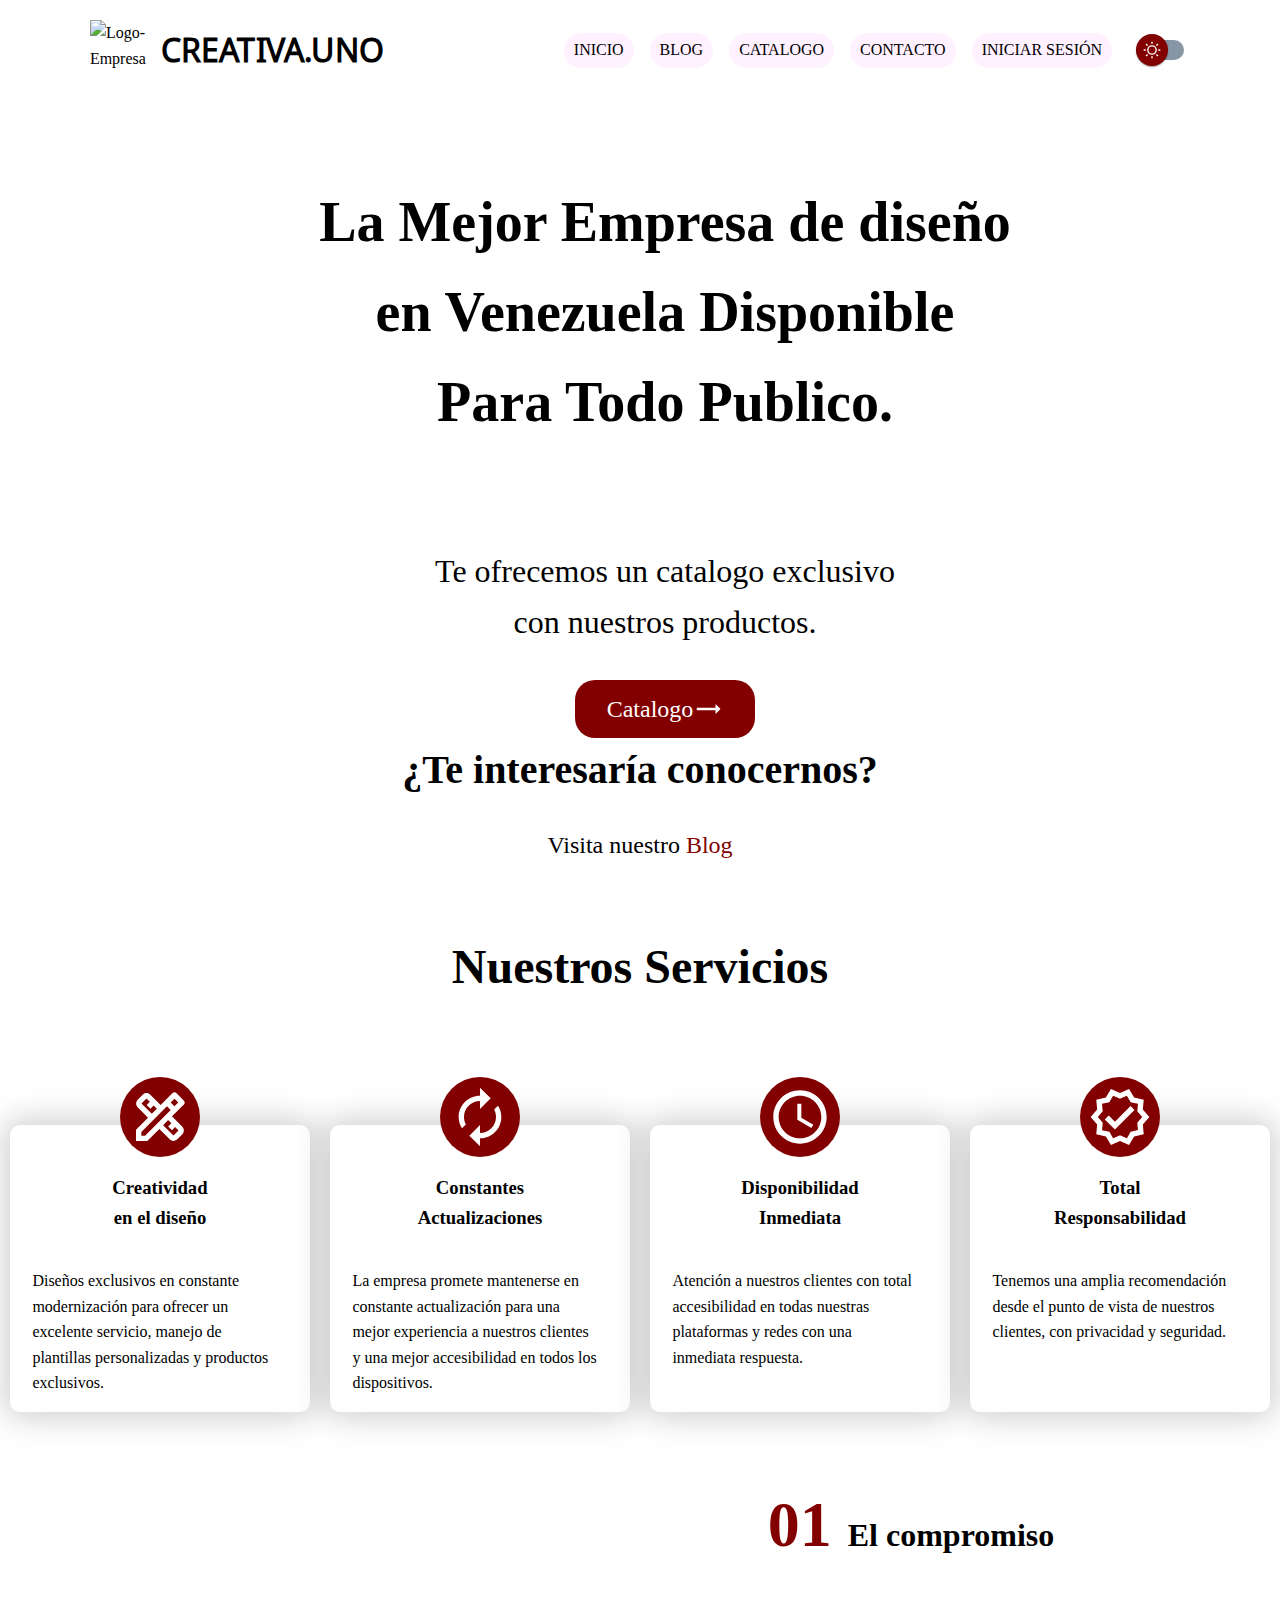
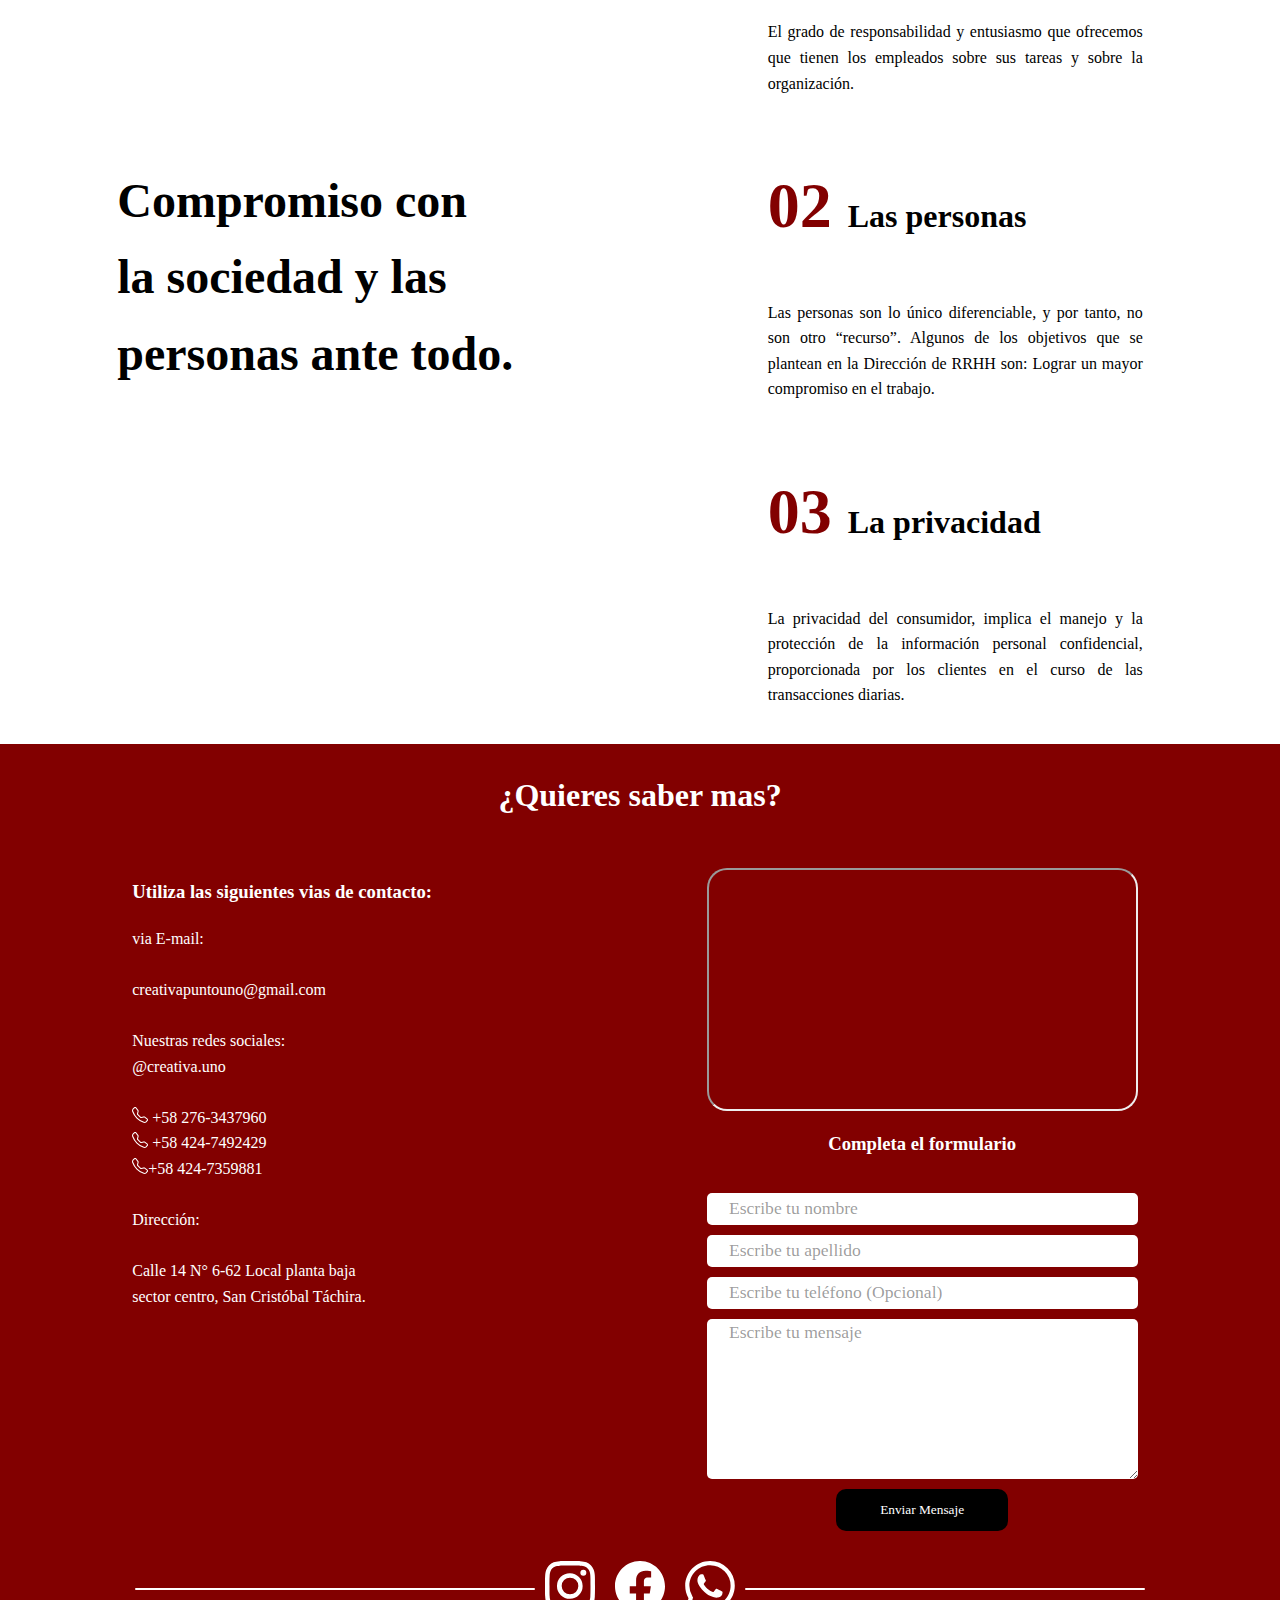
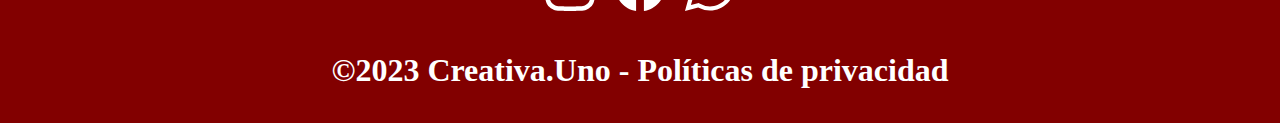
==== Proyecto/html/index.html @ 05b5f5d6 "corrigiendo responsive" ====
<!DOCTYPE html>
<html lang="es">
  <head>
    <meta charset="UTF-8" />
    <meta name="viewport" content="width=device-width, initial-scale=1.0" />
    <meta
      name="description"
      content="Creativa.uno Pagina informativa de diseño gráfico."
    />
    <link rel="stylesheet" href="../css/style-reset.css" />
    <link rel="stylesheet" href="../css/styles.css" />
    <link rel="stylesheet" href="../css/media.css" />
    <link
      rel="shortcut icon"
      href="../images/Favicon.ico"
      type="image/x-icon"
    />

    <title>Creativa.Uno</title>
  </head>
  <body>
    <header class="header">
      <div class="image-title">
        <img src="../images/creativapuntouno.jpg" alt="Logo-Empresa" />
        <h1 class="title-pag">CREATIVA.UNO</h1>
      </div>
      <button id="boton-hamburguesa">
     <span>&#9776;</span>
      </button>
      <nav id="menu-hamburguesa">
       <a href="./index.html"class="link">INICIO</a>
       <a href="./blog.html"class="link">BLOG</a>
       <a href="catalogo.html"class="link">CATALOGO</a>
       <a href="#footer"class="link">CONTACTO</a>
      <button
        onclick="window.location.href='./login.html'"
        class="button-login link">
        INICIAR SESIÓN
      </button>
      <label class="ui-switch m-1rem">
        <input type="checkbox" id="#switch" />
        <div class="slider">
        <div class="circle"></div>
      </div>
      </nav>
      </header>
    <div class="content-one">
      <div class="content-text">
        <h2 class="title-one">
          La Mejor Empresa de diseño <br />
          en Venezuela Disponible <br />
          Para Todo Publico.
        </h2>
        <p class="text-three">
          Te ofrecemos un catalogo exclusivo
          <br />
          con nuestros productos.
        </p>
        <a href="catalogo.html"
          >Catalogo
          <svg
            xmlns="http://www.w3.org/2000/svg"
            height="30px"
            viewBox="0 0 24 24"
            width="30px"
            fill="#ffffff"
          >
            <path d="M0 0h24v24H0V0z" fill="none" />
            <path d="M22 12l-4-4v3H3v2h15v3l4-4z" />
          </svg>
        </a>
      </div>
    </div>
    <div class="content-blog">
      <h2>¿Te interesaría conocernos?</h2>
      <p>Visita nuestro <a href="./blog.html">Blog</a></p>
    </div>
    <div class="section">
      <h2 class="title-sec2">Nuestros Servicios</h2>
      <div class="content-two">
        <div class="card-modify">
          <div class="logo">
            <svg
              xmlns="http://www.w3.org/2000/svg"
              enable-background="new 0 0 24 24"
              height="100px"
              viewBox="0 0 24 24"
              width="100px"
              fill="#000000"
            >
              <g><rect fill="none" height="24" width="24" /></g>
              <g>
                <g />
                <g>
                  <path
                    d="M20.97,7.27c0.39-0.39,0.39-1.02,0-1.41l-2.83-2.83c-0.39-0.39-1.02-0.39-1.41,0l-4.49,4.49L8.35,3.63 c-0.78-0.78-2.05-0.78-2.83,0l-1.9,1.9c-0.78,0.78-0.78,2.05,0,2.83l3.89,3.89L3,16.76V21h4.24l4.52-4.52l3.89,3.89 c0.95,0.95,2.23,0.6,2.83,0l1.9-1.9c0.78-0.78,0.78-2.05,0-2.83l-3.89-3.89L20.97,7.27z M5.04,6.94l1.89-1.9c0,0,0,0,0,0 l1.27,1.27L7.02,7.5l1.41,1.41l1.19-1.19l1.2,1.2l-1.9,1.9L5.04,6.94z M16.27,14.38l-1.19,1.19l1.41,1.41l1.19-1.19l1.27,1.27 l-1.9,1.9l-3.89-3.89l1.9-1.9L16.27,14.38z M6.41,19H5v-1.41l9.61-9.61l1.3,1.3l0.11,0.11L6.41,19z M16.02,6.56l1.41-1.41 l1.41,1.41l-1.41,1.41L16.02,6.56z"
                  />
                </g>
              </g>
            </svg>
          </div>
          <h3>
            Creatividad
            <br />
            en el diseño
          </h3>
          <p>
            Diseños exclusivos en constante modernización para ofrecer un
            excelente servicio, manejo de plantillas personalizadas y productos
            exclusivos.
          </p>
        </div>
        <div class="card-modify">
          <div class="logo">
            <svg
              xmlns="http://www.w3.org/2000/svg"
              height="100px"
              viewBox="0 0 24 24"
              width="100px"
              fill="#000000"
            >
              <path d="M0 0h24v24H0V0z" fill="none" />
              <path
                d="M12 6v3l4-4-4-4v3c-4.42 0-8 3.58-8 8 0 1.57.46 3.03 1.24 4.26L6.7 14.8c-.45-.83-.7-1.79-.7-2.8 0-3.31 2.69-6 6-6zm6.76 1.74L17.3 9.2c.44.84.7 1.79.7 2.8 0 3.31-2.69 6-6 6v-3l-4 4 4 4v-3c4.42 0 8-3.58 8-8 0-1.57-.46-3.03-1.24-4.26z"
              />
            </svg>
          </div>
          <h3>
            Constantes
            <br />
            Actualizaciones
          </h3>
          <p>
            La empresa promete mantenerse en constante actualización para una
            mejor experiencia a nuestros clientes y una mejor accesibilidad en
            todos los dispositivos.
          </p>
        </div>
        <div class="card-modify">
          <div class="logo">
            <svg
              xmlns="http://www.w3.org/2000/svg"
              height="100px"
              viewBox="0 0 24 24"
              width="100px"
              fill="#000000"
            >
              <path d="M0 0h24v24H0V0z" fill="none" />
              <path
                d="M11.99 2C6.47 2 2 6.48 2 12s4.47 10 9.99 10C17.52 22 22 17.52 22 12S17.52 2 11.99 2zM12 20c-4.42 0-8-3.58-8-8s3.58-8 8-8 8 3.58 8 8-3.58 8-8 8zm.5-13H11v6l5.25 3.15.75-1.23-4.5-2.67z"
              />
            </svg>
          </div>
          <h3>
            Disponibilidad
            <br />
            Inmediata
          </h3>
          <p>
            Atención a nuestros clientes con total accesibilidad en todas
            nuestras plataformas y redes con una inmediata respuesta.
          </p>
        </div>
        <div class="card-modify">
          <div class="logo">
            <svg
              xmlns="http://www.w3.org/2000/svg"
              enable-background="new 0 0 24 24"
              height="100px"
              viewBox="0 0 24 24"
              width="100px"
              fill="#000000"
            >
              <g><rect fill="none" height="24" width="24" /></g>
              <g>
                <g>
                  <path
                    d="M23,11.99l-2.44-2.79l0.34-3.69l-3.61-0.82L15.4,1.5L12,2.96L8.6,1.5L6.71,4.69L3.1,5.5L3.44,9.2L1,11.99l2.44,2.79 l-0.34,3.7l3.61,0.82L8.6,22.5l3.4-1.47l3.4,1.46l1.89-3.19l3.61-0.82l-0.34-3.69L23,11.99z M19.05,13.47l-0.56,0.65l0.08,0.85 l0.18,1.95l-1.9,0.43l-0.84,0.19l-0.44,0.74l-0.99,1.68l-1.78-0.77L12,18.85l-0.79,0.34l-1.78,0.77l-0.99-1.67l-0.44-0.74 l-0.84-0.19l-1.9-0.43l0.18-1.96l0.08-0.85l-0.56-0.65l-1.29-1.47l1.29-1.48l0.56-0.65L5.43,9.01L5.25,7.07l1.9-0.43l0.84-0.19 l0.44-0.74l0.99-1.68l1.78,0.77L12,5.14l0.79-0.34l1.78-0.77l0.99,1.68l0.44,0.74l0.84,0.19l1.9,0.43l-0.18,1.95l-0.08,0.85 l0.56,0.65l1.29,1.47L19.05,13.47z"
                  />
                  <polygon
                    points="10.09,13.75 7.77,11.42 6.29,12.91 10.09,16.72 17.43,9.36 15.95,7.87"
                  />
                </g>
              </g>
            </svg>
          </div>
          <h3>
            Total
            <br />
            Responsabilidad
          </h3>
          <p>
            Tenemos una amplia recomendación desde el punto de vista de nuestros
            clientes, con privacidad y seguridad.
          </p>
        </div>
      </div>
    </div>

    <div class="content-three">
      <div class="objet-one">
        <h2>
          Compromiso con
          <br />
          la sociedad y las
          <br />
          personas ante todo.
        </h2>
      </div>

      <div class="objet-two">
        <article class="compromise">
          <h4><span>01 </span> El compromiso</h4>
          <p>
            El grado de responsabilidad y entusiasmo que ofrecemos que tienen
            los empleados sobre sus tareas y sobre la organización.
          </p>
        </article>
        <article class="person">
          <h4><span>02 </span>Las personas</h4>
          <p>
            Las personas son lo único diferenciable, y por tanto, no son otro
            “recurso”. Algunos de los objetivos que se plantean en la Dirección
            de RRHH son: Lograr un mayor compromiso en el trabajo.
          </p>
        </article>
        <article class="privacity">
          <h4><span>03 </span>La privacidad</h4>
          <p>
            La privacidad del consumidor, implica el manejo y la protección de
            la información personal confidencial, proporcionada por los clientes
            en el curso de las transacciones diarias.
          </p>
        </article>
      </div>
    </div>
    <footer id="footer" class="footer">
      <h2>¿Quieres saber mas?</h2>
      <div class="content-footer">
        <article class="section-one">
          <h3>
            Utiliza las siguientes vias de contacto:
          </h3>
            <span>via E-mail:</span>
            <br>
            <span>creativapuntouno@gmail.com</span>
            <br>
            <span>Nuestras redes sociales:</span>
            <span>@creativa.uno</span>
            <br>
                <span>
                  <svg
                  xmlns="http://www.w3.org/2000/svg"
                  width="16"
                  height="16"
                  fill="currentColor"
                  class="bi bi-telephone"
                  viewBox="0 0 16 16"
                >
                  <path
                    d="M3.654 1.328a.678.678 0 0 0-1.015-.063L1.605 2.3c-.483.484-.661 1.169-.45 1.77a17.568 17.568 0 0 0 4.168 6.608 17.569 17.569 0 0 0 6.608 4.168c.601.211 1.286.033 1.77-.45l1.034-1.034a.678.678 0 0 0-.063-1.015l-2.307-1.794a.678.678 0 0 0-.58-.122l-2.19.547a1.745 1.745 0 0 1-1.657-.459L5.482 8.062a1.745 1.745 0 0 1-.46-1.657l.548-2.19a.678.678 0 0 0-.122-.58L3.654 1.328zM1.884.511a1.745 1.745 0 0 1 2.612.163L6.29 2.98c.329.423.445.974.315 1.494l-.547 2.19a.678.678 0 0 0 .178.643l2.457 2.457a.678.678 0 0 0 .644.178l2.189-.547a1.745 1.745 0 0 1 1.494.315l2.306 1.794c.829.645.905 1.87.163 2.611l-1.034 1.034c-.74.74-1.846 1.065-2.877.702a18.634 18.634 0 0 1-7.01-4.42 18.634 18.634 0 0 1-4.42-7.009c-.362-1.03-.037-2.137.703-2.877L1.885.511z"
                /></svg> +58 276-3437960</span>

             
                <span> <svg
                  xmlns="http://www.w3.org/2000/svg"
                  width="16"
                  height="16"
                  fill="currentColor"
                  class="bi bi-telephone"
                  viewBox="0 0 16 16"
                >
                  <path
                    d="M3.654 1.328a.678.678 0 0 0-1.015-.063L1.605 2.3c-.483.484-.661 1.169-.45 1.77a17.568 17.568 0 0 0 4.168 6.608 17.569 17.569 0 0 0 6.608 4.168c.601.211 1.286.033 1.77-.45l1.034-1.034a.678.678 0 0 0-.063-1.015l-2.307-1.794a.678.678 0 0 0-.58-.122l-2.19.547a1.745 1.745 0 0 1-1.657-.459L5.482 8.062a1.745 1.745 0 0 1-.46-1.657l.548-2.19a.678.678 0 0 0-.122-.58L3.654 1.328zM1.884.511a1.745 1.745 0 0 1 2.612.163L6.29 2.98c.329.423.445.974.315 1.494l-.547 2.19a.678.678 0 0 0 .178.643l2.457 2.457a.678.678 0 0 0 .644.178l2.189-.547a1.745 1.745 0 0 1 1.494.315l2.306 1.794c.829.645.905 1.87.163 2.611l-1.034 1.034c-.74.74-1.846 1.065-2.877.702a18.634 18.634 0 0 1-7.01-4.42 18.634 18.634 0 0 1-4.42-7.009c-.362-1.03-.037-2.137.703-2.877L1.885.511z"
                  /></svg> +58 424-7492429</span>
                <span>    <svg
                  xmlns="http://www.w3.org/2000/svg"
                  width="16"
                  height="16"
                  fill="currentColor"
                  class="bi bi-telephone"
                  viewBox="0 0 16 16"
                >
                  <path
                    d="M3.654 1.328a.678.678 0 0 0-1.015-.063L1.605 2.3c-.483.484-.661 1.169-.45 1.77a17.568 17.568 0 0 0 4.168 6.608 17.569 17.569 0 0 0 6.608 4.168c.601.211 1.286.033 1.77-.45l1.034-1.034a.678.678 0 0 0-.063-1.015l-2.307-1.794a.678.678 0 0 0-.58-.122l-2.19.547a1.745 1.745 0 0 1-1.657-.459L5.482 8.062a1.745 1.745 0 0 1-.46-1.657l.548-2.19a.678.678 0 0 0-.122-.58L3.654 1.328zM1.884.511a1.745 1.745 0 0 1 2.612.163L6.29 2.98c.329.423.445.974.315 1.494l-.547 2.19a.678.678 0 0 0 .178.643l2.457 2.457a.678.678 0 0 0 .644.178l2.189-.547a1.745 1.745 0 0 1 1.494.315l2.306 1.794c.829.645.905 1.87.163 2.611l-1.034 1.034c-.74.74-1.846 1.065-2.877.702a18.634 18.634 0 0 1-7.01-4.42 18.634 18.634 0 0 1-4.42-7.009c-.362-1.03-.037-2.137.703-2.877L1.885.511z"
                  />
                  </svg>+58 424-7359881</span>
                <br>
            <span>Dirección:</span>
            <br>
            <span
              >Calle 14 N° 6-62 Local planta baja <br />
              sector centro, San Cristóbal Táchira.</span>
              <br><br>
            </article>
            <article class="section-two">
          <iframe
            src="https://www.google.com/maps/embed?pb=!1m18!1m12!1m3!1d3953.1523189887757!2d-72.23414508946709!3d7.773668207342106!2m3!1f0!2f0!3f0!3m2!1i1024!2i768!4f13.1!3m3!1m2!1s0x8e666dcae7533429%3A0x2839a36428b0d7f4!2sPUBLICIDAD%20CREATIVA.UNO!5e0!3m2!1ses!2sve!4v1686505556041!5m2!1ses!2sve"
            width="400"
            height="100"
            style="border-radius: 20px;"
            allowfullscreen=""
            loading="lazy"
            referrerpolicy="no-referrer-when-downgrade"
            class="iframe"
          ></iframe>
          <h3>Completa el formulario</h3>
          <form action="" class="form">
            <input type="text" placeholder="Escribe tu nombre" required />
            <input type="text" placeholder="Escribe tu apellido" required />
            <input
              type="text"
              placeholder="Escribe tu teléfono (Opcional)"
              required
            />
            <textarea
              name="textarea"
              id=""
              cols="43"
              rows="5"
              placeholder="Escribe tu mensaje"
              required
            ></textarea>
            <button>Enviar Mensaje</button>
          </form>
        </article>
      </div>

      <div class="social-network">
        <div class="objet-line"></div>
        <a href="#">
          <svg
            xmlns="http://www.w3.org/2000/svg"
            width="50"
            height="50"
            fill="#ffffff"
            class="bi bi-instagram"
            viewBox="0 0 16 16"
          >
            <path
              d="M8 0C5.829 0 5.556.01 4.703.048 3.85.088 3.269.222 2.76.42a3.917 3.917 0 0 0-1.417.923A3.927 3.927 0 0 0 .42 2.76C.222 3.268.087 3.85.048 4.7.01 5.555 0 5.827 0 8.001c0 2.172.01 2.444.048 3.297.04.852.174 1.433.372 1.942.205.526.478.972.923 1.417.444.445.89.719 1.416.923.51.198 1.09.333 1.942.372C5.555 15.99 5.827 16 8 16s2.444-.01 3.298-.048c.851-.04 1.434-.174 1.943-.372a3.916 3.916 0 0 0 1.416-.923c.445-.445.718-.891.923-1.417.197-.509.332-1.09.372-1.942C15.99 10.445 16 10.173 16 8s-.01-2.445-.048-3.299c-.04-.851-.175-1.433-.372-1.941a3.926 3.926 0 0 0-.923-1.417A3.911 3.911 0 0 0 13.24.42c-.51-.198-1.092-.333-1.943-.372C10.443.01 10.172 0 7.998 0h.003zm-.717 1.442h.718c2.136 0 2.389.007 3.232.046.78.035 1.204.166 1.486.275.373.145.64.319.92.599.28.28.453.546.598.92.11.281.24.705.275 1.485.039.843.047 1.096.047 3.231s-.008 2.389-.047 3.232c-.035.78-.166 1.203-.275 1.485a2.47 2.47 0 0 1-.599.919c-.28.28-.546.453-.92.598-.28.11-.704.24-1.485.276-.843.038-1.096.047-3.232.047s-2.39-.009-3.233-.047c-.78-.036-1.203-.166-1.485-.276a2.478 2.478 0 0 1-.92-.598 2.48 2.48 0 0 1-.6-.92c-.109-.281-.24-.705-.275-1.485-.038-.843-.046-1.096-.046-3.233 0-2.136.008-2.388.046-3.231.036-.78.166-1.204.276-1.486.145-.373.319-.64.599-.92.28-.28.546-.453.92-.598.282-.11.705-.24 1.485-.276.738-.034 1.024-.044 2.515-.045v.002zm4.988 1.328a.96.96 0 1 0 0 1.92.96.96 0 0 0 0-1.92zm-4.27 1.122a4.109 4.109 0 1 0 0 8.217 4.109 4.109 0 0 0 0-8.217zm0 1.441a2.667 2.667 0 1 1 0 5.334 2.667 2.667 0 0 1 0-5.334z"
            />
          </svg>
        </a>
        <a href="#">
          <svg
            xmlns="http://www.w3.org/2000/svg"
            width="50"
            height="50"
            fill="#ffffff"
            class="bi bi-facebook"
            viewBox="0 0 16 16"
            >
            <path
              d="M16 8.049c0-4.446-3.582-8.05-8-8.05C3.58 0-.002 3.603-.002 8.05c0 4.017 2.926 7.347 6.75 7.951v-5.625h-2.03V8.05H6.75V6.275c0-2.017 1.195-3.131 3.022-3.131.876 0 1.791.157 1.791.157v1.98h-1.009c-.993 0-1.303.621-1.303 1.258v1.51h2.218l-.354 2.326H9.25V16c3.824-.604 6.75-3.934 6.75-7.951z"
            />
          </svg>
        </a>
        <a href="#">
          <svg
            xmlns="http://www.w3.org/2000/svg"
            width="50"
            height="50"
            fill="#ffffff"
            class="bi bi-whatsapp"
            viewBox="0 0 16 16"
          >
            <path
              d="M13.601 2.326A7.854 7.854 0 0 0 7.994 0C3.627 0 .068 3.558.064 7.926c0 1.399.366 2.76 1.057 3.965L0 16l4.204-1.102a7.933 7.933 0 0 0 3.79.965h.004c4.368 0 7.926-3.558 7.93-7.93A7.898 7.898 0 0 0 13.6 2.326zM7.994 14.521a6.573 6.573 0 0 1-3.356-.92l-.24-.144-2.494.654.666-2.433-.156-.251a6.56 6.56 0 0 1-1.007-3.505c0-3.626 2.957-6.584 6.591-6.584a6.56 6.56 0 0 1 4.66 1.931 6.557 6.557 0 0 1 1.928 4.66c-.004 3.639-2.961 6.592-6.592 6.592zm3.615-4.934c-.197-.099-1.17-.578-1.353-.646-.182-.065-.315-.099-.445.099-.133.197-.513.646-.627.775-.114.133-.232.148-.43.05-.197-.1-.836-.308-1.592-.985-.59-.525-.985-1.175-1.103-1.372-.114-.198-.011-.304.088-.403.087-.088.197-.232.296-.346.1-.114.133-.198.198-.33.065-.134.034-.248-.015-.347-.05-.099-.445-1.076-.612-1.47-.16-.389-.323-.335-.445-.34-.114-.007-.247-.007-.38-.007a.729.729 0 0 0-.529.247c-.182.198-.691.677-.691 1.654 0 .977.71 1.916.81 2.049.098.133 1.394 2.132 3.383 2.992.47.205.84.326 1.129.418.475.152.904.129 1.246.08.38-.058 1.171-.48 1.338-.943.164-.464.164-.86.114-.943-.049-.084-.182-.133-.38-.232z"
            />
          </svg>
        </a>
        <div class="objet-line"></div>
      </div>
      <h2>©2023 Creativa.Uno - Políticas de privacidad</h2>
    </footer>

    <!-- Codigo Javascript Para El Menu Hamburguesa -->
    <script src="../js/index.js"></script>
  </body>
</html>
---- Proyecto/css/styles.css ----
/******************** Custom Properties ************************/
/* Feuentes Externas */
@font-face {
  font-family: montserrat;
  src: url(../fonts/montserrat/Montserrat-VariableFont_wght.ttf);
}
@font-face {
  font-family: montserrat-extrabold;
  src: url(../fonts/montserrat/static/Montserrat-ExtraBold.ttf);
}
@font-face {
  font-family: montserrat-semibolt;
  src: url(../fonts/montserrat/static/Montserrat-SemiBold.ttf);
}
@font-face {
  font-family: tt-chocolate;
  src: url(../fonts/05.woff);
}

/* Estilos Default */
:root {
  --color-one: #ffffff;
  --color-two: #eb1101;
  --color-three: #eac500;
  --color-four: #000000;
  --color-five: #820000;
  --bg-color: #fff1fd;
  --Montserrat-ExtBold: montserrat-extrabold;
  --Montserrat-SemBold: montserrat-semibold;
  --Montserrat: montserrat;
}

/******************** Reset    ******************/
html {
  box-sizing: border-box;
  text-size-adjust: 100%;
  font-size: 16px;
  scroll-behavior: smooth;
}
*,
*:before,
*:after {
  box-sizing: inherit;
}

body {
  margin: 0;
  width: 100%;
  min-height: 100vh;
  display: flex;
  flex-direction: column;
  line-height: 1.6;
  text-rendering: optimizeLegibility;
  overflow-x: hidden;
  font-size: calc(14px+ (18-14) * ((100vw-300px) / (1400-300)));
}

iframe,
video {
  width: 100%;
  height: calc((100vw - 4rem) * (9 / 16));
  max-height: calc(800px * 9 / 16);
  aspect-ratio: 16 / 9;
}

img {
  max-width: 100%;
  height: auto;
}

blockquote p,
figure {
  margin: 0;
}

blockquote {
  padding: 0.5rem 1.5rem;
  border-left: medium solid var(--primary-color);
  opacity: 0.75;
}

/******************** Components  ************************/
.contenedor { 
  width: auto;
  height: auto;
  margin: auto;
  display: table;
}

.efecto {
  position: relative;
  float: left;
  color: #000;
}

.efecto > span {
  position: absolute;
  right: 0;
  width: 0;
  background: white;
  border-left: 1px solid #000;
  animation: escribir 5s steps(30) infinite alternate;
}

@keyframes escribir {
  from {
    width: 100%;
  }
  to {
    width: 0;
  }
}

/*Checkbox de modo dark*/
.ui-switch {
  /* switch */
  --switch-bg: rgb(135, 150, 165);
  --switch-width: 48px;
  --switch-height: 20px;
  /* circle */
  --circle-diameter: 32px;
  --circle-bg: #820000;
  --circle-inset: calc((var(--circle-diameter) - var(--switch-height)) / 2);
}
.ui-switch > input {
  display: none;
}
.slider {
  -webkit-appearance: none;
  -moz-appearance: none;
  appearance: none;
  width: var(--switch-width);
  height: var(--switch-height);
  background: var(--switch-bg);
  border-radius: 999px;
  position: relative;
  cursor: pointer;
}

.slider .circle {
  top: calc(var(--circle-inset) * -1);
  left: 0;
  width: var(--circle-diameter);
  height: var(--circle-diameter);
  position: absolute;
  background: var(--circle-bg);
  border-radius: inherit;
  background-image: url("[data-uri]");
  background-repeat: no-repeat;
  background-position: center center;
  -webkit-transition: left 150ms cubic-bezier(0.4, 0, 0.2, 1) 0ms,
    -webkit-transform 150ms cubic-bezier(0.4, 0, 0.2, 1) 0ms;
  -o-transition: left 150ms cubic-bezier(0.4, 0, 0.2, 1) 0ms,
    transform 150ms cubic-bezier(0.4, 0, 0.2, 1) 0ms;
  transition: left 150ms cubic-bezier(0.4, 0, 0.2, 1) 0ms,
    transform 150ms cubic-bezier(0.4, 0, 0.2, 1) 0ms,
    -webkit-transform 150ms cubic-bezier(0.4, 0, 0.2, 1) 0ms;
  display: -webkit-box;
  display: -ms-flexbox;
  display: flex;
  -webkit-box-align: center;
  -ms-flex-align: center;
  align-items: center;
  -webkit-box-pack: center;
  -ms-flex-pack: center;
  justify-content: center;
  box-shadow: 0px 2px 1px -1px rgba(0, 0, 0, 0.2),
    0px 1px 1px 0px rgba(0, 0, 0, 0.14), 0px 1px 3px 0px rgba(0, 0, 0, 0.12);
}

.slider .circle::before {
  content: "";
  position: absolute;
  width: 100%;
  height: 100%;
  background: rgba(255, 255, 255, 0.75);
  border-radius: inherit;
  -webkit-transition: all 500ms;
  -o-transition: all 500ms;
  transition: all 500ms;
  opacity: 0;
}

/* actions */
.ui-switch input:checked + .slider .circle {
  left: calc(100% - var(--circle-diameter));
  background-image: url("[data-uri]");
}
.ui-switch input:active + .slider .circle::before {
  -webkit-transition: 0s;
  -o-transition: 0s;
  transition: 0s;
  opacity: 1;
  width: 0;
  height: 0;
}
/******************** Utilities   ************************/
/*Tipo bosstrap, atributtos, Animaciones y propiedades*/
.h2-title {
  font-size: 3rem;
  text-align: center;
  font-family: var(--Montserrat-ExtBold);
}

/*------------------- Animaciones keyframe---------------*/
@keyframes into-right {
  0% {
    transform: translateX(400%);
    opacity: 0;
  }
  100% {
    transform: translateX(0%);
    opacity: 1;
  }
}
@keyframes into-left {
  0% {
    transform: translateX(-400%);
    opacity: 0;
  }
  100% {
    transform: translateX(0%);
    opacity: 1;
  }
}
@keyframes into-repeat {
  0% {
    opacity: 0;
    transform: translate(400%);
  }
  100% {
    opacity: 1;
    transform: translate(0);
  }
}

/* animation: name duration timing-function delay iteration-count direction fill-mode; */
.compromise {
  animation: into-right 700ms ease both;
}
.person {
  animation: into-right 700ms ease 700ms both;
}
.privacity {
  animation: into-right 700ms ease 1400ms both;
}

/************************* Site Styles ***************************/
/*  Estilos del sitio/Uso de colores/margenes padding/etc */
body {
  background-color: var(--color-one);
  font-family: montserrat;
}
.header {
  width: 100%;
  height: auto;
  display: flex;
  flex-wrap: wrap;
  align-items: center;
  align-content: center;
  justify-content: space-evenly;
}
/* Estilos Para El Titulo Y Logo De La Compañia */
.image-title {
  margin-left: 10px;
  display: flex;
  flex-wrap: wrap;
  align-items: center;
  width: auto;
  height: auto;
}
.image-title > img {
  width: 60px;
  height: 60px;
}
.title-pag {
  font-family: tt-chocolate;
  font-size: 2rem;
  margin-left: 0.7rem;
}
/* Estilos Para Nav-bar */

/* Estilizar el Contenedor del menú */
#menu-hamburguesa {
  display: flex;
  flex-direction: row;
  align-items: center;
  width: auto;
  height: auto;
}

/* Estilizar los elementos del menú */

.link {
  display: flex;
  align-items: center;
  justify-content: space-around;
  text-align: center;
  font-family: montserrat;
  text-decoration: none;
  font-size: 1rem;
  color: black;
  background-color: #fff1ff;
  padding: 5px 10px 5px 10px;
  border-radius: 20px;
  margin: 0.5rem;
  height: 35px;
}
.link:hover {
  background-color: #820000;
  color: white;
  transform: scale(1.1);
  transition: 300ms ease-in;
}
.button-login {
  border: none;
  padding: 5px 10px 5px 10px;
  border-radius: 20px;
  font-family: montserrat;
  color: var(--color-four);
  background-color: #fff1ff;
  cursor: pointer;
  transition: background-color 300ms ease-in;
}
.button-login:hover {
  color: var(--color-one);
  background-color: #820000;
  transform: scale(1.1);
  transition: 300ms ease-in;
}
.m-1rem {
  margin: 1rem;
}

/* Estilizar el icono del menú hamburguesa */
#boton-hamburguesa {
  visibility: hidden;
  background-color: #fff1fd;
  font-size: 0;
  color: #fff;
  border: none;
  cursor: pointer;
  display: flex;
  align-items: center;
  justify-content: center;
}

/* Estilos Para La Etiqueta Contenedora Del 1er Contenido */
.content-one {
  display: flex;
  justify-content: center;
  width: 100%;
  height: auto;
}
/* 1er Contenido */
.content-text {
  display: flex;
  flex-direction: column;
  align-items: center;
  justify-content: center;
  align-content: center;
  font-size: 2rem;
  margin-top: 2rem;
  margin-left: 50px;
}
.title-one {
  display: flex;
  flex-direction: row;
  font-family: montserrat-extrabold;
  font-size: 3.5rem;
  text-align: center;
  border-radius: 10px;
  padding: 20px;
}
.text-three {
  text-align: center;
}

.content-text > a {
  display: flex;
  align-items: center;
  align-content: center;
  justify-content: center;
  text-align: center;
  font-size: 1.5rem;
  font-family: montserrat;
  color: var(--color-one);
  text-decoration: none;
  background-color: var(--color-five);
  border-radius: 20px;
  width: 180px;
  padding: 10px;
  transition: background-color 300ms ease;
}
.content-text a:hover {
  background-color: #eac500;
}
/*estilos del enlace para el blog*/
.content-blog {
  display: flex;
  flex-direction: column;
  align-items: center;
  align-content: center;
  max-width: 100%;
  height: auto;
}
.content-blog > h2 {
  font-family: montserrat-extrabold;
  font-size: 2.5rem;
  margin: 0;
}
.content-blog > p {
  font-size: 1.5rem;
}

.content-blog > p > a {
  text-decoration: none;
  font-family: montserrat-extrabold;
  color: var(--color-five);
  transition: color 300ms ease;
}
.content-blog > p > a:hover {
  color: #eac500;
}
/* Cards Modificadas */
.section {
  display: flex;
  flex-wrap: wrap;
  align-items: center;
  justify-content: center;
  flex-direction: column;
  width: 100%;
  height: auto;
  margin: 0;
}
.content-two {
  display: flex;
  flex-wrap: wrap;
  width: 100%;
  height: auto;
  justify-content: center;
}
.title-sec2 {
  display: flex;
  font-size: 3rem;
  text-align: center;
  font-family: montserrat-extrabold;
  color: #000;
}
.card-modify {
  margin-top: 80px;
  display: flex;
  flex-direction: column;
  align-items: center;
  position: relative;
  width: 300px;
  height: auto;
  margin-left: auto;
  margin-right: auto;
  box-shadow: 0rem 0rem 2rem 0.3rem #0003;
  background-color: #ffffff;
  border-radius: 10px;
}
.card-modify:hover {
  transform: scale(1.1);
  transition: 300ms ease;
}
.logo {
  width: 5rem;
  height: 5rem;
  background-color: #820000;
  border-radius: 50%;
  position: absolute;
  top: -17%;
  left: auto;
  display: flex;
  justify-content: center;
  align-items: center;
  z-index: 1;
}
.logo:hover {
  transform: scale(1.1);
  background-color: #fff;
  transition: all 300ms ease;
}
.logo:hover svg {
  fill: #820000;
  transition: all 300ms ease;
}
.logo svg {
  fill: #fff;
  width: 4rem;
  height: 4rem;
}
.card-modify h3 {
  margin-top: 3rem;
  text-align: center;
  font-family: montserrat-extrabold;
}
.card-modify p {
  padding-left: 1.4rem;
  padding-right: 2rem;
  font-family: montserrat;
}
.card-modify:nth-child(1) {
  animation: into-repeat 700ms both 0s ease;
}
.card-modify:nth-child(2) {
  animation: into-repeat 700ms both 500ms ease;
}
.card-modify:nth-child(3) {
  animation: into-repeat 700ms both 800ms ease;
}
.card-modify:nth-child(4) {
  animation: into-repeat 700ms both 1200ms ease;
}
/* Estilos Para La Caja Contenedora Del 3er Contenido */
.content-three {
  display: flex;
  flex-wrap: wrap;
  flex-direction: row;
  width: auto;
  height: auto;
  justify-content: space-around;
  align-items: center;
}
/* Estilos Parte Izquierda del 3er Contenido */
.objet-one {
  font-family: montserrat-extrabold;
  font-size: 2rem;
  text-align: justify;
}

/* Estilos Parte Derecha del 3er Contenido */
.objet-two {
  display: flex;
  flex-direction: column;
  padding: 20px;
}
.objet-two > article > h4 {
  font-size: 2rem;
}
.objet-two > article > h4 > span {
  color: #820000;
  font-size: 4rem;
  font-family: montserrat-extrabold;
}
.objet-two > article > p {
  width: 375px;
  text-align: justify;
}
/* Estilos Para La Etiqueta Footer Y Su Contenido Principal */
.footer {
  width: auto;
  height: auto;
  background-color: var(--color-five);
  color: var(--color-one);
}
.footer > h2 {
  font-size: 2rem;
  text-align: center;
  font-family: montserrat-extrabold;
}
.footer > p {
  margin: 0 auto;
  text-align: center;
}

/* Estilos Linea Separadora de Las Redes Sociales */
.objet-line {
  height: 2px;
  width: 400px;
  background-color: var(--color-one);
  border-radius: 100px;
}
/* Contenido Etiqueta Contenedora Del Footer */
.content-footer {
  display: flex;
  justify-content: space-around;
  align-items: start;
  align-content: center;
  flex-direction: row;
  flex-wrap: wrap;
  width: 100%;
  height: auto;
}

/* Estilos Parte Izquierda Del Footer Con los Datos */
.section-one {
  display: flex;
  flex-direction: column;
  align-items: flex-start;
  align-content: flex-start;
  margin: 10px;
  width: auto;
  height: auto;
}
/* Estilos Etiqueta Contenedora del Form */
.section-two {
  display: flex;
  flex-wrap: wrap;
  flex-direction: column;
  align-items: center;
  align-content: center;
  padding: 20px;
}

/* Estilos Para El Area de Contacto */
.form {
  display: flex;
  flex-direction: column;
  align-items: center;
  justify-content: center;
  width: 100%;
  margin: 10px auto;
}
.form input {
  font-size: 1rem;
  font-family: montserrat;
  border: none;
  margin: 5px;
  width: 100%;
  height: 2rem;
  border-radius: 5px;
  padding-left: 1rem;
}
.form input::placeholder {
  font-size: 1.1rem;
  color: #0006;
  padding-left: 0.4rem;
  font-family: var(--Montserrat);
}
.form input:focus {
  outline: none;
  outline: medium solid #000000;
}
.form textarea {
  font-size: 1rem;
  font-family: montserrat;
  border: none;
  margin: 5px;
  width: 100%;
  height: 10rem;
  border-radius: 5px;
  padding: 0.2rem;
  padding-left: 1rem;
}
.form textarea::placeholder {
  font-size: 1.1rem;
  color: #0006;
  padding-left: 0.4rem;
  font-family: var(--Montserrat);
}
.form textarea:focus {
  outline: none;
  outline: medium solid #000000;
}

.form button {
  background-color: var(--color-four);
  color: var(--color-one);
  margin-top: 5px;
  padding: 0.8rem;
  width: 40%;
  height: auto;
  border: none;
  cursor: pointer;
  border-radius: 10px;
  transition: background-color 400ms ease-in-out;
  font-family: montserrat-extrabold;
}
.form button:hover {
  background-color: #ffffff;
  color: #000000;
}
/* Estilos Area De Las Redes Sociales */
.social-network {
  display: flex;
  height: auto;
  width: auto;
  justify-content: center;
  align-items: center;
  align-content: center;
}
.social-network > a {
  margin: 0 10px 0 10px;
  transition: transform 400ms ease;
}
.social-network a:hover {
  transform: scale(1.1);
}

/*----------- ESTILOS DEL BLOG ------------------------*/
/* cards blog*/
.blog {
  width: auto;
  height: auto;
  display: flex;
  flex-wrap: wrap;
  flex-direction: column;
}
.title-blog {
  text-align: center;
  font-family: Montserrat-ExtraBold;
  font-size: 3rem;
  padding: 0;
  margin: 0;
}
.position-card-1 {
  display: flex;
  width: auto;
  height: auto;
  flex-wrap: wrap;
  padding: 20px;
  justify-content: space-around;
  align-items: center;
  margin-bottom: 200px;
}
.card {
  width: 280px;
  height: 350px;
  border-radius: 10px;
  position: relative;
  margin-top: 200px;
}
.color-top-card {
  margin: 0;
  position: absolute;
  border-radius: 20px 20px 0 0;
  background-color: var(--color-five);
  width: 100%;
  height: 35%;
  top: 0;
  opacity: 0.8;
}
.content-card {
  display: flex;
  flex-direction: column;
  align-items: center;
  align-content: center;
  height: auto;
}
.position-img-card-blog {
  width: 100%;
  height: auto;
  position: absolute;
  display: flex;
  align-items: center;
  flex-direction: column;
}
.img-card-blog {
  position: relative;
  object-fit: cover;
}
.img-card-blog > img {
  width: 120px;
  height: 125px;
  border-radius: 50%;
  border: 10px solid white;
}
.text-person-blog {
  font-size: 1.5rem;
  margin: 15px 0;
  text-align: center;
}
.text-card-blog {
  padding: 5px;
  text-align: justify;
}
/* fin cards blog*/
.slogan {
  font-family: montserrat-extrabold;
  width: auto;
  height: auto;
  display: flex;
  flex-direction: column;
  justify-content: center;
  align-content: center;
  flex-wrap: wrap;
  margin-bottom: 2.5rem;
}
.slogan > article > h2 {
  width: auto;
  height: auto;
  border-left: 10px groove var(--color-five);
  font-size: 4rem;
  margin: 15px;
}
.position-1 {
  width: auto;
  height: auto;
  display: flex;
  flex-wrap: wrap;
  justify-content: center;
}
.position-2 {
  width: auto;
  height: auto;
  display: flex;
  flex-wrap: wrap;
  justify-content: center;
}
.position-3 {
  width: auto;
  height: auto;
  display: flex;
  flex-wrap: wrap;
  justify-content: center;
}

/* -----------------------Catalogo-styles------------------ */
/* Estilos Sección Categorías */

.categorias {
  margin: 0 auto;
  width: auto;
  height: auto;
  display: flex;
  padding: 10px;
  margin-bottom: 40px;
}
.row {
  width: 100%;
  height: auto;
  display: flex;
  justify-content: space-evenly;
  flex-wrap: wrap;
  align-items: center;
}
.cat-link_s,
.cat-link_m,
.cat-link_l {
  text-decoration: none;
  width: 97%;
  height: 17rem;
  padding: 0;
  align-self: center;
  margin: 0.6rem;
}
.cat-link_s:hover,
.cat-link_m:hover,
.cat-link_l:hover {
  transform: scale(1.02);
  opacity: 0.8;
  transition: 300ms ease;
}
.cat-link_m {
  width: 60%;
}
.cat-link_s {
  width: 35%;
}
.cat-contain,
.cat-contain2,
.cat-contain3,
.cat-contain4,
.cat-contain5 {
  background-image: url(../images/diseños/pictures-desing.jpg);
  background-size: cover;
  width: auto;
  height: 100%;
  margin: 1rem 0;
}
.cat-contain:hover,
.cat-contain2:hover,
.cat-contain3:hover,
.cat-contain4:hover,
.cat-contain5:hover {
  background-position: 0% 200%;
  transition: 5s ease-in-out;
}
.cat-contain2 {
  background-image: url(../images/diseños/warnings-desing.jpg);
}
.cat-contain3 {
  background-image: url(../images/itachi.jpg);
}
.cat-contain4 {
  background-image: url(../images/diseños/clothes-desing.jpg);
}
.cat-contain5 {
  background-image: url(../images/diseños/pendones.jpg);
}
.black-cape {
  background-color: #0006;
  width: 100%;
  height: 100%;
  margin: 0;
  display: flex;
  align-items: center;
  justify-content: center;
}
.title-cat {
  font-size: 250%;
  color: #ffffff;
  text-align: center;
  font-weight: 900;
  font-family: var(--Montserrat-ExtraBold);
}

/* Estilos Categorías */
/*----------------------EStilos para las cards generales-------------------------------*/
/* estilos Desing-card*/
.desing-card {
  font-family: Montserrat-ExtraBold;
  display: flex;
  flex-direction: column;
  align-items: center;
  justify-content: space-between;
  width: 280px;
  height: auto;
  position: relative;
  margin-bottom: 20px;
}

.card-desing-download-svg {
  position: absolute;
  bottom: 50%;
  display: none;
}
.desing-card-img > img {
  width: 256px;
  object-fit: contain;
  border-radius: 10px;
}
.desing-card-text {
  display: flex;
  width: 256px;
  height: 50px;
  text-align: center;
  align-items: center;
  justify-content: flex-start;
}
.desing-log-creativa {
  width: 50px;
  height: 50px;
  margin-right: 10px;
}
.desing-card:hover .desing-card-img,
.desing-card-2:hover .desing-card-img-2 {
  opacity: 0.1;
  transition: 0.5s ease-in-out;
}
.desing-card:hover .card-desing-download-svg {
  display: initial;
  transition: 0.5s ease-in-out;
  opacity: 1;
}
.desing-card-2 {
  font-family: Montserrat-ExtraBold;
  display: flex;
  flex-direction: column;
  align-items: center;
  justify-content: space-between;
  height: auto;
  width: 400px;
  position: relative;
  margin-bottom: 20px;
}
.desing-card-text-2 {
  display: flex;
  width: 400px;
  height: 50px;
  align-items: center;
  margin: 10;
  justify-content: flex-start;
}
.desing-card-text-2 > span {
  margin-left: 10px;
}
.desing-card-img-2 > img {
  width: 400px;
  object-fit: contain;
  border-radius: 10px;
}
.desing-log-creativa-2 {
  width: 50px;
  height: 50px;
}

/* -------------------------login-styles------------------*/

/* Estilos Etiqueta Main */
.main-login {
  width: auto;
  height: auto;
  display: flex;
  flex-direction: row;
  flex-wrap: wrap;
}
/* Estilos Sección 1 */
.seccion1 {
  width: auto;
  height: auto;
  display: flex;
  flex-direction: column;
  align-items: center;
  justify-content: center;
  background-color: var(--color-five);
}
.tlf {
  max-height: 95vh;
  animation: into-left 700ms ease both;
}
.tlf > svg {
  width: auto;
  height: 100%;
}
/* Estilos Sección 2 */
.seccion2 {
  width: auto;
  height: auto;
  display: flex;
  flex-direction: column;
}
.title-login {
  text-align: center;
  color: var(--color-five);
  font-family: var(--Montserrat-ExtraBold);
}
.subtitle-sec2 {
  text-align: center;
  color: var(--color-one);
  font-family: var(--Montserrat-ExtBold);
}
/* Estilos Login Container */
.input-container {
  width: auto;
  height: auto;
  background-color: #ffffff;
}
.input-container > .form-login {
  width: 90%;
  height: auto;
  margin: 2rem auto 0;
  display: flex;
  flex-direction: column;
  align-items: center;
}
.hr-login {
  width: 70%;
}
.label-login {
  color: #0007;
  align-self: flex-start;
  margin-left: 4rem;
  margin-top: 0.5rem;
  margin-bottom: 0.5rem;
  font-size: 1rem;
  font-family: var(--Montserrat);
}
/* Estilos Input Mail */
.mail {
  width: 50%;
  height: 1.5rem;
  font-size: 1.1rem;
  padding: 0.2rem;
  padding-left: 0.5rem;
  border: none;
  border: thin solid #0007;
  border-radius: 7px;
  color: var(--color-four);
  animation: into-right 700ms ease both;
}
.mail::placeholder {
  font-size: 1.1rem;
  color: #0006;
  padding-left: 0.4rem;
  font-family: var(--Montserrat);
}
.mail:focus {
  outline: none;
  border: thin solid #820000;
}
.mail:focus:valid {
  outline: none;
  border: thin solid #0f0;
}
.mail:valid {
  outline: none;
  border: thin solid #0f0;
}
/* Estilos Input Contraseña */
.password {
  width: 50%;
  height: 1.5rem;
  font-size: 1.1rem;
  padding: 0.2rem;
  padding-left: 0.5rem;
  border: none;
  border: thin solid #0007;
  border-radius: 7px;
  color: var(--color-four);
  animation: into-right 700ms ease 700ms both;
}
.password::placeholder {
  font-size: 1.1rem;
  color: #0006;
  padding-left: 0.4rem;
  font-family: var(--Montserrat);
}
.password:focus {
  outline: none;
  border: thin solid #820000;
}
.password:focus:valid {
  outline: none;
  border: thin solid #0f0;
}
.password:valid {
  outline: none;
  border: thin solid #0f0;
}
/* Login */
.login {
  margin: 0.7rem auto 0.5rem;
  border: none;
  background-color: var(--color-five);
  color: var(--color-one);
  padding: 10px;
  font-size: 1.1rem;
  border-radius: 10px;
  cursor: pointer;
  font-weight: bold;
  transition: background-color 700ms ease;
  animation: into-right 700ms ease 1400ms both;
  font-family: var(--Montserrat-SemBold);
}
.login > a {
  text-decoration: none;
  font-size: 1.1rem;
  color: var(--color-one);
}
.login:hover {
  background-color: var(--color-two);
}
/* Estilos Finales */
.sub-title-three-login {
  font-size: 1rem;
  text-align: center;
  font-family: var(--Montserrat-ExtBold);
}
.sub-title-three-login a {
  color: var(--color-five);
  transition: color 400ms ease;
  animation: into-right 700ms ease 2100ms both;
  font-family: var(--Montserrat);
}
.sub-title-three-login a:hover {
  color: var(--color-two);
}
.form-login {
  padding-top: 50px;
  max-width: 70%;
}
.social-network {
  display: flex;
  align-items: center;
  align-content: center;
  justify-content: center;
}
.social-network a {
  margin: 0 10px;
  text-decoration: none;
}
.social-network a:hover {
  transform: scale(1.1);
  transition: 300ms ease-in-out;
}
/*---------------------------styles Register---------------------*/
/* Estilos Etiqueta Main */
.main-register {
  width: 100%;
  height: 100vh;
  display: flex;
}
/* Estilos Sección 1 */
.seccion1 {
  width: auto;
  display: flex;
  flex-direction: column;
  align-items: center;
  justify-content: center;
  border-left: medium solid var(--color-one);
  order: 2; /* Si desea volver a poner el teléfono a la izquierda borre esto :D, no dañe eñ resto del código. GRACIAS... <3 */
}
.tlf {
  margin: 0 auto;
  width: 1000px;
  height: auto;
  animation: into-right 700ms ease both;
}
/* .photo-web{
  z-index: 1;
  width: 300px;
  top: 0;
  height: auto;
  right: 210px;
  position: absolute;
} */
.svg-login {
  width: auto;
  height: 100%;
}
/* Estilos Sección 2 */
.seccion2 {
  width: 50%;
  max-height: 100vh;
  display: flex;
  flex-direction: column;
}
.header {
  width: auto;
  height: 80px;
  padding-top: 20px;
  flex-wrap: wrap;
}
.title-register {
  text-align: center;
  color: var(--color-five);
  font-family: var(--Montserrat-ExtBold);
  font-size: 2.5rem;
}

.link-register {
  color: var(--color-four);
  transition: color 500ms ease;
  font-family: montserrat-extrabold;
  font-size: 20px;
}
.link-register:hover {
  color: var(--color-three);
}
/* Estilos Login Container */
.input-container {
  width: 100%;
  height: 100vh;
  background-color: #ffffff;
}
.input-container form {
  width: 90%;
  height: auto;
  margin: 0 auto 0;
  display: flex;
  flex-direction: column;
  align-items: center;
}

.label-for-register {
  color: #0007;
  align-self: flex-start;
  margin-left: 4rem;
  margin-top: 0.5rem;
  margin-bottom: 0.5rem;
  font-size: 1.2rem;
  font-family: var(--Montserrat);
}
/* Estilos Input Nombre */
.user {
  width: 50%;
  height: 1.5rem;
  font-size: 1.1rem;
  padding: 0.2rem;
  padding-left: 0.5rem;
  border: none;
  border: thin solid #0007;
  border-radius: 7px;
  color: var(--color-four);
  animation: into-left 700ms ease both;
}
.user::placeholder {
  font-size: 1.1rem;
  color: #0006;
  padding-left: 0.4rem;
  font-family: var(--Montserrat);
}
.user:focus {
  outline: none;
  border: thin solid #820000;
}
.user:focus:valid {
  outline: none;
  border: thin solid #0f0;
}
.user:valid {
  outline: none;
  border: thin solid #0f0;
}
/* Estilos Input Mail */
.mail {
  width: 50%;
  height: 1.5rem;
  font-size: 1.1rem;
  padding: 0.2rem;
  padding-left: 0.5rem;
  border: none;
  border: thin solid #0007;
  border-radius: 7px;
  color: var(--color-four);
  animation: into-left 700ms ease 1400ms both;
}
.mail::placeholder {
  font-size: 1.1rem;
  color: #0006;
  padding-left: 0.4rem;
  font-family: var(--Montserrat);
}
.mail:focus {
  outline: none;
  border: thin solid #820000;
}
.mail:focus:valid {
  outline: none;
  border: thin #0f0 solid;
}
.mail:valid {
  outline: none;
  border: thin #0f0 solid;
}

/* Estilos Input Teléfono */
.tlfno {
  width: 50%;
  height: 1.5rem;
  font-size: 1.1rem;
  padding: 0.2rem;
  padding-left: 0.5rem;
  border: none;
  border: thin solid #0007;
  border-radius: 7px;
  color: var(--color-four);
  animation: into-left 700ms ease 2100ms both;
}
.tlfno::placeholder {
  font-size: 1.1rem;
  color: #0006;
  padding-left: 0.4rem;
  font-family: var(--Montserrat);
}
.tlfno:focus {
  outline: none;
  border: thin solid #820000;
}
.tlfno:focus:valid {
  outline: none;
  border: thin solid #0f0;
}
.tlfno:valid {
  outline: none;
  border: thin solid #0f0;
}
/* Estilos Input Contraseña */
.password {
  width: 50%;
  height: 1.5rem;
  font-size: 1.1rem;
  padding: 0.2rem;
  padding-left: 0.5rem;
  border: none;
  border: thin solid #0007;
  border-radius: 7px;
  color: var(--color-four);
  animation: into-left 700ms ease 2800ms both;
}
.password::placeholder {
  font-size: 1.1rem;
  color: #0006;
  padding-left: 0.4rem;
  font-family: var(--Montserrat);
}
.password:focus {
  outline: none;
  border: thin solid #820000;
}
.password:focus:valid {
  outline: none;
  border: thin solid #0f0;
}
.password:valid {
  outline: none;
  border: thin solid #0f0;
}
/* Login */
.login {
  margin: 0.7rem auto 0.5rem;
  border: none;
  background-color: var(--color-five);
  color: var(--color-one);
  padding: 10px;
  font-size: 1.1rem;
  border-radius: 10px;
  cursor: pointer;
  font-weight: 700;
  transition: background-color 700ms ease;
  animation: into-left 700ms ease 3500ms both;
  font-family: var(--Montserrat-SemBold);
}
.login:hover {
  background-color: var(--color-three);
  transition: all 300ms ease;
}
.svg-register {
  border-radius: 100px;
}
.form-register > a {
  color: var(--color-five);
  font-family: var(--Montserrat-SemBold);
}
.form-register > input {
  margin: 10px 0;
}
/*--------------------Styles recover/password-----------------*/

/* Estilos Etiqueta Main */
.main-recover-password {
  width: 100%;
  height: 100vh;
  display: flex;
}
/* Estilos Sección 1 */
.seccion1 {
  width: 50%;
  display: flex;
  flex-direction: column;
  align-items: center;
  justify-content: center;
  border-right: medium solid var(--color-one);
  background-color: var(--color-five);
  overflow: hidden;
}
.tlf {
  max-height: 95vh;
  animation: into-left 700ms ease both;
}
.tlf svg {
  width: auto;
  height: 100%;
}
/* Estilos Sección 2 */
.seccion2 {
  width: 50%;
  display: flex;
  flex-direction: column;
}
.title-recover-password {
  text-align: center;
  color: var(--color-five);
  font-family: var(--Montserrat-ExtBold);
  font-size: 1.5rem;
}
/* Estilos Login Container */
.input-container {
  width: 100%;
  height: 100vh;
  background-color: #ffffff;
}
.input-container form {
  width: 90%;
  height: 90%;
  margin: 2rem auto 0;
  display: flex;
  flex-direction: column;
  align-items: center;
  justify-content: center;
}
.hr-recover-password {
  width: 70%;
}
.label-recover-password {
  color: #0007;
  align-self: flex-start;
  margin-left: 4rem;
  margin-top: 0.5rem;
  margin-bottom: 0.5rem;
  font-size: 1.2rem;
  font-family: var(--Montserrat);
}
/* Estilos Input Mail */
.mail {
  width: 50%;
  height: 1.5rem;
  font-size: 1.1rem;
  padding: 0.2rem;
  padding-left: 0.5rem;
  border: none;
  border: thin solid #0007;
  border-radius: 7px;
  color: var(--color-four);
  animation: into-right 700ms ease both;
}
.mail::placeholder {
  font-size: 1.2rem;
  color: #0006;
  padding-left: 0.4rem;
  font-family: var(--Montserrat);
}
.mail:focus {
  outline: none;
  border: thin solid #820000;
}
.mail:focus:valid {
  outline: none;
  border: thin solid #0f0;
}
.mail:valid {
  outline: none;
  border: thin solid #0f0;
}
/* Login */
.login-recover {
  margin: 0.7rem auto 0.5rem;
  border: none;
  background-color: var(--color-five);
  color: var(--color-one);
  padding: 10px;
  padding-right: 30px;
  padding-left: 30px;
  font-size: 1.1rem;
  border-radius: 10px;
  cursor: pointer;
  font-weight: 700;
  transition: background-color 700ms ease;
  animation: into-right 700ms ease 700ms both;
  font-family: var(--Montserrat-SemBold);
}
.login-recover:hover {
  background-color: var(--color-two);
}
/* Estilos Finales */
.alert-sms {
  color: #0008;
  text-align: center;
  font-family: var(--Montserrat);
  letter-spacing: -1px;
  animation: into-right 700ms ease 1400ms both;
  font-size: 1rem;
}
.svg-recover {
  border-radius: 100px;
}
.recover {
  color: var(--color-five);
  text-decoration: none;
  font-family: montserrat-extrabold;
}
.recover:hover {
  color: #eac500;
  transition: 500ms ease-in-out;
}
/*----------------------componentes------------------------------*/
/*main tipo canvas*/
.positions-menu-of-content {
  margin-top: 50px;
  height: auto;
  width: auto;
  display: flex;
  flex-wrap: wrap;
}
.direction-column {
  width: 80%;
  height: auto;
  display: flex;
  flex-direction: column;
  align-items: flex-start;
  align-content: center;
  justify-content: flex-start;
}
.title-text {
  width: auto;
  margin-left: 90px;
  font-size: 1.8rem;
}
.main {
  width: 200px;
  height: 100vh;
  flex-direction: column;
  position: sticky;
  top: 0;
}
.overflow {
  overflow-y: scroll;
  height: 100vh;
}
.tam {
  width: 50px;
  height: 50px;
  object-fit: cover;
  background-color: red;
  border-radius: 100%;
}
.float {
  margin: 0;
  left: 0;
  width: 20%;
  height: 100vh;
  position: fixed;
}
.name-photo {
  display: flex;
  align-items: center;
  align-content: center;
  justify-content: space-around;
}
a {
  text-decoration: none;
}
.main-section {
  width: auto;
  height: auto;
  padding: 1rem;
  margin: 1rem;
}
.main-section > a {
  width: auto;
  height: auto;
  color: var(--color-four);
  font-family: var(--Montserrat);
}
.main-section:hover {
  background-color: rgb(243, 243, 243);
}
.iframe {
  width: 100%;
  height: auto;
}
---- Proyecto/css/media.css ----
@media screen and (max-width: 1024px) {
  /* -----------------------Catalogo-styles------------------ */
  /* Estilos Sección Categorías */

  .cat-link_s,
  .cat-link_m,
  .cat-link_l {
    height: 13rem;
  }
  .black-cape {
    width: 100%;
    height: 100%;
  }
}
@media screen and (max-width: 1000px) {
  .header {
    width: auto;
    height: auto;
    justify-content: space-between;
  }
  /* Estilizar el Contenedor del menú */
  #menu-hamburguesa {
    position: fixed;
    top: 0;
    right: 0;
    width: 100%;
    height: 100vh;
    display: flex;
    flex-direction: column;
    align-items: center;
    background-color: #00000098;
    transform: translateY(300%);
    transition: transform 0.3s ease-in-out;
    padding: 1rem;
    padding-top: 1rem;
    padding-bottom: 1rem;
    z-index: 99999;
  }
  #menu-hamburguesa.mostrando {
    transform: translateY(0);
  }
  #boton-hamburguesa.mostrando {
    position: fixed;
    top: 1.8rem;
    right: 16px;
    margin-right: 0;
  }

  /* Estilizar los elementos del menú */

  .link {
    display: flex;
    align-items: center;
    justify-content: space-around;
    text-align: center;
    font-family: montserrat;
    text-decoration: none;
    width: 50%;
    font-size: 1rem;
    color: black;
    background-color: #fff;
    padding: 5px 10px 5px 10px;
    border-radius: 10px;
    margin-top: 1rem;
  }
  .link:hover {
    background-color: #820000;
    color: white;
    transform: scale(1.1);
    transition: 300ms ease-in;
  }
  .button-login {
    border: none;
    padding: 5px 10px 5px 10px;
    border-radius: 10px;
    font-family: montserrat;
    color: var(--color-four);
    background-color: #fff;
    cursor: pointer;
    transition: background-color 300ms ease-in;
    margin-top: 1rem;
  }
  .button-login:hover {
    color: #fff;
    background-color: #820000;
    transform: scale(1.1);
    transition: 300ms ease-in;
  }
  .margin-top-1rem {
    margin: 0;
    margin-top: 1rem;
  }

  /* Estilizar el icono del menú hamburguesa */
  #boton-hamburguesa {
    visibility: initial;
    border-radius: 10px;
    background-color: #820000;
    width: 2.5rem;
    height: 2.5rem;
    font-size: 1rem;
    color: #fff;
    border: none;
    cursor: pointer;
    display: flex;
    align-items: center;
    justify-content: center;
    z-index: 999999;
    justify-self: flex-end;
    margin-right: 1rem;
  }

  /* -----------------------Catalogo-styles------------------ */
  /* Estilos Sección Categorías */

  .categorias {
    margin: 0 auto 5rem;
    width: 75%;
    height: 100vh;
    display: flex;
    padding: 10px;
  }
  .row {
    width: 100%;
    height: auto;
    display: flex;
    justify-content: space-evenly;
    flex-wrap: wrap;
    align-items: center;
  }
  .cat-link_s,
  .cat-link_m,
  .cat-link_l {
    width: 100%;
    height: 17rem;
    padding-top: 1rem;
  }
  .cat-contain,
  .cat-contain2,
  .cat-contain3,
  .cat-contain4,
  .cat-contain5 {
    width: 100%;
    height: 100%;
  }

  /* Estilos Categorías */
  /*----------------------EStilos para las cards generales-------------------------------*/
  /* estilos Desing-card*/
  .cat-768px {
    width: 100%;
  }

  .desing-card {
    width: 40%;
    height: auto;
    position: relative;
    margin-bottom: 2rem;
  }

  .card-desing-download-svg {
    top: auto;
  }
  .desing-card-img > img {
    width: 100%;
  }
  .desing-card-text {
    display: flex;
    width: 100%;
    height: 50px;
    align-items: center;
    justify-content: flex-start;
  }
  .desing-log-creativa {
    width: 50px;
    height: 50px;
    margin-left: 10px;
  }
  .desing-card-2 {
    width: 65%;
  }
  .desing-card-text-2 {
    width: 100%;
    justify-content: flex-start;
  }
  .desing-card-text-2 > span {
    margin-left: 10px;
  }
  .desing-card-img-2 > img {
    width: 100%;
    border-radius: 10px;
  }
  .desing-log-creativa-2 {
    width: 50px;
    height: 50px;
    margin-left: 1rem;
  }

  /*main tipo canvas*/
  .positions-menu-of-content {
    margin-top: 2rem;
    height: auto;
    width: auto;
    display: flex;
  }
  .direction-column {
    width: 100%;
    display: flex;
    flex-direction: column;
    align-content: center;
  }
  .title-text {
    margin: 1rem 0 2rem;
    width: 100%;
    text-align: center;
    font-size: 2rem;
  }
  .main {
    width: 70%;
    margin: 0 auto 1rem;
    height: 360px;
    display: flex;
    flex-wrap: wrap;
    flex-direction: row;
    align-items: center;
    justify-content: center;
    position: initial;
  }
  .tam {
    width: 50px;
    height: 50px;
    object-fit: cover;
    background-color: #820000;
    border-radius: 100%;
    margin-right: 1rem;
    margin-left: 1rem;
  }
  .name-photo {
    width: 100%;
    margin-top: 1rem;
    display: flex;
    align-items: center;
    justify-content: flex-start;
  }
  .main-section {
    text-align: center;
    width: 10rem;
    height: auto;
    padding: 1rem;
    margin: 1rem;
    justify-content: center;
    background-color: #fff1fd;
    border-radius: 10px;
    display: inline-block;
  }
  .main-section:hover,
  .main-section:hover a {
    background-color: #820000;
    color: #fff;
  }
}
@media screen and (max-width: 968px) {
  /* Estilos Categorías */
  /*----------------------EStilos para las cards generales-------------------------------*/
  /* estilos Desing-card*/
  .cat-768px {
    width: 100%;
  }

  .desing-card {
    width: 40%;
    height: auto;
    position: relative;
    margin-bottom: 2rem;
  }

  .card-desing-download-svg {
    top: auto;
  }
  .desing-card-img > img {
    width: 100%;
  }
  .desing-card-text {
    display: flex;
    width: 100%;
    height: 50px;
    align-items: center;
    justify-content: flex-start;
  }
  .desing-log-creativa {
    width: 50px;
    height: 50px;
    margin-left: 10px;
  }
  .desing-card-2 {
    width: 65%;
  }
  .desing-card-text-2 {
    width: 100%;
    justify-content: flex-start;
  }
  .desing-card-text-2 > span {
    margin-left: 10px;
  }
  .desing-card-img-2 > img {
    width: 100%;
    border-radius: 10px;
  }
  .desing-log-creativa-2 {
    width: 50px;
    height: 50px;
    margin-left: 1rem;
  }

  /*main tipo canvas*/
  .positions-menu-of-content {
    margin-top: 2rem;
    height: auto;
    width: auto;
    display: flex;
  }
  .direction-column {
    width: 100%;
    display: flex;
    flex-direction: column;
    align-content: center;
  }
  .title-text {
    margin: 1rem 0 2rem;
    width: 100%;
    text-align: center;
    font-size: 2rem;
  }
  .main {
    width: 70%;
    margin: 0 auto 1rem;
    height: 360px;
    display: flex;
    flex-wrap: wrap;
    flex-direction: row;
    align-items: center;
    justify-content: center;
    position: initial;
  }
  .tam {
    width: 50px;
    height: 50px;
    object-fit: cover;
    background-color: #820000;
    border-radius: 100%;
    margin-right: 1rem;
    margin-left: 1rem;
  }
  .name-photo {
    width: 100%;
    margin-top: 1rem;
    display: flex;
    align-items: center;
    justify-content: flex-start;
  }
  .main-section {
    text-align: center;
    width: 10rem;
    height: auto;
    padding: 1rem;
    margin: 1rem;
    justify-content: center;
    background-color: #fff1fd;
    border-radius: 10px;
    display: inline-block;
  }
  .main-section:hover,
  .main-section:hover a {
    background-color: #820000;
    color: #fff;
  }
}
@media screen and (max-width: 768px) {
  .header {
    height: auto;
    width: auto;
    justify-content: space-between;
  }

  /* Estilizar el Contenedor del menú */
  #menu-hamburguesa {
    position: fixed;
    top: 0;
    right: 0;
    width: 100%;
    height: 100vh;
    display: flex;
    flex-direction: column;
    align-items: center;
    justify-content: center;
    background-color: #00000098;
    transform: translateY(300%);
    transition: transform 0.3s ease-in-out;
    padding: 1rem;
    padding-top: 1rem;
    padding-bottom: 1rem;
    z-index: 99999;
  }
  #menu-hamburguesa.mostrando {
    transform: translateY(0);
  }
  #boton-hamburguesa.mostrando {
    position: fixed;
    top: 1.8rem;
    right: 16px;
    margin-right: 0;
  }

  /* Estilizar los elementos del menú */

  .link {
    display: flex;
    align-items: center;
    justify-content: space-around;
    text-align: center;
    font-family: montserrat;
    text-decoration: none;
    width: 60%;
    height: 55px;
    font-size: 1rem;
    color: black;
    background-color: #fff;
    padding: 5px 10px 5px 10px;
    border-radius: 10px;
    margin-top: 1rem;
  }
  .link:hover {
    background-color: #820000;
    color: white;
    transform: scale(1.1);
    transition: 300ms ease-in;
  }
  .button-login {
    border: none;
    padding: 5px 10px 5px 10px;
    border-radius: 10px;
    font-family: montserrat;
    color: var(--color-four);
    background-color: #fff;
    cursor: pointer;
    transition: background-color 300ms ease-in;
    margin-top: 1rem;
  }
  .button-login:hover {
    color: #fff;
    background-color: #820000;
    transform: scale(1.1);
    transition: 300ms ease-in;
  }
  .margin-top-1rem {
    margin: 0;
    margin-top: 1rem;
  }

  /* Estilizar el icono del menú hamburguesa */
  #boton-hamburguesa {
    visibility: initial;
    border-radius: 10px;
    background-color: #820000;
    width: 2.5rem;
    height: 2.5rem;
    font-size: 1rem;
    color: #fff;
    border: none;
    cursor: pointer;
    display: flex;
    align-items: center;
    justify-content: center;
    z-index: 999999;
    justify-self: flex-end;
    margin-right: 1rem;
  }
  .main-login {
    flex-direction: column;
  }
  .seccion1 {
    display: none;
  }
  .seccion2 {
    width: auto;
    margin: 0 auto;
  }
  /* -----------------------Catalogo-styles------------------ */
  /* Estilos Sección Categorías */

  .categorias {
    margin: 0 auto 5rem;
    width: 75%;
    height: auto;
    display: flex;
    padding: 10px;
  }
  .row {
    width: 100%;
    height: auto;
    display: flex;
    justify-content: space-evenly;
    flex-wrap: wrap;
    align-items: center;
  }
  .cat-link_s,
  .cat-link_m,
  .cat-link_l {
    width: 100%;
    height: 15rem;
  }
  .cat-contain,
  .cat-contain2,
  .cat-contain3,
  .cat-contain4,
  .cat-contain5 {
    width: 100%;
    height: 100%;
  }

  /* Estilos Categorías */
  /*----------------------EStilos para las cards generales-------------------------------*/
  /* estilos Desing-card*/
  .cat-768px {
    width: 100%;
  }

  .desing-card {
    width: 40%;
    height: auto;
    position: relative;
    margin-bottom: 2rem;
  }

  .card-desing-download-svg {
    top: auto;
  }
  .desing-card-img > img {
    width: 100%;
  }
  .desing-card-text {
    display: flex;
    width: 100%;
    height: 50px;
    align-items: center;
    justify-content: flex-start;
  }
  .desing-log-creativa {
    width: 50px;
    height: 50px;
    margin-left: 10px;
  }
  .desing-card-2 {
    width: 65%;
  }
  .desing-card-text-2 {
    width: 100%;
    justify-content: flex-start;
  }
  .desing-card-text-2 > span {
    margin-left: 10px;
  }
  .desing-card-img-2 > img {
    width: 100%;
    border-radius: 10px;
  }
  .desing-log-creativa-2 {
    width: 50px;
    height: 50px;
    margin-left: 1rem;
  }

  /*main tipo canvas*/
  .positions-menu-of-content {
    margin-top: 2rem;
    height: auto;
    width: auto;
    display: flex;
  }
  .direction-column {
    width: 100%;
    display: flex;
    flex-direction: column;
    align-content: center;
  }
  .title-text {
    margin: 1rem 0 2rem;
    width: 100%;
    text-align: center;
    font-size: 2rem;
  }
  .main {
    width: 70%;
    margin: 0 auto 1rem;
    height: 360px;
    display: flex;
    flex-wrap: wrap;
    flex-direction: row;
    align-items: center;
    justify-content: center;
    position: initial;
  }
  .tam {
    width: 50px;
    height: 50px;
    object-fit: cover;
    background-color: #820000;
    border-radius: 100%;
    margin-right: 1rem;
    margin-left: 1rem;
  }
  .name-photo {
    width: 100%;
    margin-top: 1rem;
    display: flex;
    align-items: center;
    justify-content: flex-start;
  }
  .main-section {
    text-align: center;
    width: 10rem;
    height: auto;
    padding: 1rem;
    margin: 1rem;
    justify-content: center;
    background-color: #fff1fd;
    border-radius: 10px;
    display: inline-block;
  }
  .main-section:hover,
  .main-section:hover a {
    background-color: #820000;
    color: #fff;
  }
}
@media screen and (max-width: 600px) {
  .header {
    height: auto;
    width: auto;
    justify-content: space-between;
  }
  /* Estilizar el Contenedor del menú */
  #menu-hamburguesa {
    position: fixed;
    top: 0;
    right: 0;
    width: 100%;
    height: 100vh;
    display: flex;
    flex-direction: column;
    align-items: center;
    background-color: #00000098;
    transform: translateY(300%);
    transition: transform 0.3s ease-in-out;
    padding: 1rem;
    padding-top: 1rem;
    padding-bottom: 1rem;
    z-index: 99999;
  }
  #menu-hamburguesa.mostrando {
    transform: translateY(0);
  }
  #boton-hamburguesa.mostrando {
    position: fixed;
    top: 1.8rem;
    right: 1rem;
    margin-right: 0;
  }

  /* Estilizar los elementos del menú */

  .link {
    display: flex;
    align-items: center;
    justify-content: space-around;
    text-align: center;
    font-family: montserrat;
    text-decoration: none;
    width: 50%;
    font-size: 1rem;
    color: black;
    background-color: #fff;
    padding: 5px 10px 5px 10px;
    border-radius: 10px;
    margin-top: 1rem;
  }
  .link:hover {
    background-color: #820000;
    color: white;
    transform: scale(1.1);
    transition: 300ms ease-in;
  }
  .button-login {
    border: none;
    padding: 5px 10px 5px 10px;
    border-radius: 10px;
    font-family: montserrat;
    color: var(--color-four);
    background-color: #fff;
    cursor: pointer;
    transition: background-color 300ms ease-in;
    margin-top: 1rem;
  }
  .button-login:hover {
    color: #fff;
    background-color: #820000;
    transform: scale(1.1);
    transition: 300ms ease-in;
  }
  .margin-top-1rem {
    margin: 0;
    margin-top: 1rem;
  }

  /* Estilizar el icono del menú hamburguesa */
  #boton-hamburguesa {
    visibility: initial;
    border-radius: 10px;
    background-color: #820000;
    width: 2.5rem;
    height: 2.5rem;
    font-size: 1rem;
    color: #fff;
    border: none;
    cursor: pointer;
    display: flex;
    align-items: center;
    justify-content: center;
    z-index: 999999;
    margin-right: 1rem;
  }
  .name-photo {
    width: 92%;
  }
}
@media screen and (max-width: 550px) {
  /*main tipo canvas*/

  .title-text {
    font-size: 1.8rem;
  }
  .main {
    width: 90%;
    height: 400px;
  }
  .name-photo {
    width: 78%;
  }
  .main-section {
    width: 10rem;
  }
}
@media screen and (max-width: 480px) {
  .header {
    width: auto;
    height: auto;
    justify-content: space-between;
  }
  /* Estilizar el Contenedor del menú */
  #menu-hamburguesa {
    position: fixed;
    top: 0;
    right: 0;
    width: 100%;
    height: 100vh;
    display: flex;
    flex-direction: column;
    align-items: center;
    background-color: #00000098;
    transform: translateY(300%);
    transition: transform 0.3s ease-in-out;
    padding: 1rem;
    padding-top: 1rem;
    padding-bottom: 1rem;
    z-index: 99999;
  }
  #menu-hamburguesa.mostrando {
    transform: translateY(0);
  }
  #boton-hamburguesa.mostrando {
    position: fixed;
    top: 1.9rem;
    right: 1rem;
    margin-right: 0;
  }

  /* Estilizar los elementos del menú */

  .link {
    display: flex;
    align-items: center;
    justify-content: space-around;
    text-align: center;
    font-family: montserrat;
    text-decoration: none;
    width: 50%;
    font-size: 1rem;
    color: black;
    background-color: #fff;
    padding: 5px 10px 5px 10px;
    border-radius: 10px;
    margin-top: 1rem;
  }
  .link:hover {
    background-color: #820000;
    color: white;
    transform: scale(1.1);
    transition: 300ms ease-in;
  }
  .button-login {
    border: none;
    padding: 5px 10px 5px 10px;
    border-radius: 10px;
    font-family: montserrat;
    color: var(--color-four);
    background-color: #fff;
    cursor: pointer;
    transition: background-color 300ms ease-in;
    margin-top: 1rem;
  }
  .button-login:hover {
    color: #fff;
    background-color: #820000;
    transform: scale(1.1);
    transition: 300ms ease-in;
  }
  .margin-top-1rem {
    margin: 0;
    margin-top: 1rem;
  }

  /* Estilizar el icono del menú hamburguesa */
  #boton-hamburguesa {
    visibility: initial;
    border-radius: 10px;
    background-color: #820000;
    width: 2.5rem;
    height: 2.5rem;
    font-size: 1rem;
    color: #fff;
    border: none;
    cursor: pointer;
    display: flex;
    align-items: center;
    justify-content: center;
    z-index: 999999;
    margin-right: 1rem;
  }
  /* -----------------------Catalogo-styles------------------ */
  /* Estilos Sección Categorías */

  .categorias {
    margin: 0 auto 5rem;
    width: 85%;
    height: auto;
    display: flex;
    padding: 10px;
  }
  .row {
    width: 100%;
    height: auto;
    display: flex;
    justify-content: space-evenly;
    flex-wrap: wrap;
    align-items: center;
  }
  .cat-link_s,
  .cat-link_m,
  .cat-link_l {
    width: 100%;
    height: 15rem;
  }
  .cat-contain,
  .cat-contain2,
  .cat-contain3,
  .cat-contain4,
  .cat-contain5 {
    width: 100%;
    height: 100%;
  }

  /* Estilos Categorías */
  /*----------------------EStilos para las cards generales-------------------------------*/
  /* estilos Desing-card*/
  .cat-768px {
    width: 100%;
  }
  .main {
    width: 95%;
  }
  .desing-card-text-2 > span {
    margin: 0;
  }
}
@media screen and (max-width: 425px) {
  /* Estilos Para El Titulo Y Logo De La Compañia */
  .image-title {
    margin-left: 20px;
  }
  .image-title > img {
    width: 50px;
    height: 50px;
  }
  .title-pag {
    font-size: 1.7rem;
  }
  .header {
    height: auto;
    width: auto;
    justify-content: space-between;
  }

  /* Estilizar el Contenedor del menú */
  #menu-hamburguesa {
    position: fixed;
    top: 0;
    right: 0;
    width: 100%;
    height: 100vh;
    display: flex;
    flex-direction: column;
    align-items: center;
    justify-content: center;
    background-color: #00000098;
    transform: translateY(300%);
    opacity: 0;
    transition: transform 0.3s ease-in-out, opacity 300ms ease;
    padding: 1rem;
    padding-top: 1rem;
    padding-bottom: 1rem;
    z-index: 99999;
  }
  #menu-hamburguesa.mostrando {
    transform: translateY(0);
    opacity: 1;
  }
  #boton-hamburguesa.mostrando {
    position: fixed;
    top: 1.8rem;
    right: 1rem;
    margin-right: 0;
  }

  /* Estilizar los elementos del menú */

  .link {
    display: flex;
    align-items: center;
    justify-content: space-around;
    text-align: center;
    font-family: montserrat;
    text-decoration: none;
    width: 60%;
    height: 50px;
    font-size: 1rem;
    color: black;
    background-color: #fff;
    padding: 5px 10px 5px 10px;
    border-radius: 10px;
    margin-top: 1rem;
  }
  .link:hover {
    background-color: #820000;
    color: white;
    transform: scale(1.1);
    transition: 300ms ease-in;
  }
  .button-login {
    border: none;
    padding: 5px 10px 5px 10px;
    border-radius: 10px;
    font-family: montserrat;
    color: var(--color-four);
    background-color: #fff;
    cursor: pointer;
    transition: background-color 300ms ease-in;
    margin-top: 1rem;
  }
  .button-login:hover {
    color: #fff;
    background-color: #820000;
    transform: scale(1.1);
    transition: 300ms ease-in;
  }
  .margin-top-1rem {
    margin: 0;
    margin-top: 1rem;
  }

  /* Estilizar el icono del menú hamburguesa */
  #boton-hamburguesa {
    visibility: initial;
    border-radius: 10px;
    background-color: #820000;
    width: 2.5rem;
    height: 2.5rem;
    font-size: 1rem;
    color: #fff;
    border: none;
    cursor: pointer;
    display: flex;
    align-items: center;
    justify-content: center;
    z-index: 999999;
    margin-right: 1rem;
  }

  /* 1er Contenido */
  .content-text {
    font-size: 1.5rem;
    margin: 0;
    margin-top: 2rem;
  }
  .title-one {
    font-size: 3rem;
    text-align: center;
    border-radius: 10px;
    padding: 20px;
  }

  /*estilos del enlace para el blog*/
  .content-blog > h2 {
    font-size: 2rem;
    text-align: center;
  }
  /* Estilos Parte Izquierda del 3er Contenido */
  .objet-one {
    font-size: 1.3rem;
    text-align: center;
    margin: 30px 0;
  }

  /* Estilos Parte Derecha del 3er Contenido */
  .objet-two > article > h4 {
    font-size: 1.5rem;
  }
  .objet-two > article > h4 > span {
    font-size: 3rem;
  }
  .objet-two > article > p {
    width: 300px;
  }

  /* Estilos Para La Etiqueta Footer Y Su Contenido Principal */
  .footer > h2 {
    font-size: 1.2rem;
    text-align: center;
    font-family: montserrat-extrabold;
  }
  .social-network > a svg {
    width: 2.5rem;
    height: 2.5rem;
  }

  /* -----------------------Catalogo-styles------------------ */
  /* Estilos Sección Categorías */
  .categorias {
    width: 90%;
  }

  /* Estilos Categorías */
  /*----------------------EStilos para las cards generales-------------------------------*/
  /* estilos Desing-card*/
  .cat-768px {
    width: 100%;
  }
  .desing-card {
    width: 65%;
  }
  .desing-card-2 {
    width: 70%;
  }
  .desing-card-text-2 > span {
    margin-left: 10px;
  }

  /*main tipo canvas*/
  .title-text {
    font-size: 1.6rem;
  }
  .main {
    width: 100%;
    height: 400px;
  }
  .main-section {
    padding: 0.6rem;
    width: 8rem;
  }
  .name-photo {
    width: 90%;
  }
}
@media screen and (max-width: 375px) {
  body {
    width: auto;
    height: auto;
    padding: auto;
  }
  /* Estilos Para El Titulo Y Logo De La Compañia */
  .image-title {
    margin-left: 20px;
  }
  .image-title > img {
    width: 50px;
    height: 50px;
  }
  .title-pag {
    font-size: 1.7rem;
  }
  .header {
    justify-content: space-between;
  }

  /* Estilizar el Contenedor del menú */
  #menu-hamburguesa {
    position: fixed;
    top: 0;
    right: 0;
    width: 100%;
    height: 100vh;
    display: flex;
    flex-direction: column;
    align-items: center;
    justify-content: center;
    background-color: #00000098;
    transform: translateY(300%);
    opacity: 0;
    transition: transform 0.3s ease-in-out, opacity 300ms ease;
    padding: 1rem;
    padding-top: 1rem;
    padding-bottom: 1rem;
    z-index: 99999;
  }
  #menu-hamburguesa.mostrando {
    transform: translateY(0);
    opacity: 1;
  }
  #boton-hamburguesa.mostrando {
    position: fixed;
    top: 1.8rem;
    right: 1rem;
    margin-right: 0;
  }

  /* Estilizar los elementos del menú */

  .link {
    display: flex;
    align-items: center;
    justify-content: space-around;
    text-align: center;
    font-family: montserrat;
    text-decoration: none;
    width: 70%;
    height: 50px;
    font-size: 1rem;
    color: black;
    background-color: #fff;
    padding: 5px 10px 5px 10px;
    border-radius: 10px;
    margin-top: 1rem;
  }
  .link:hover {
    background-color: #820000;
    color: white;
    transform: scale(1.1);
    transition: 300ms ease-in;
  }
  .button-login {
    border: none;
    padding: 5px 10px 5px 10px;
    border-radius: 10px;
    font-family: montserrat;
    color: var(--color-four);
    background-color: #fff;
    cursor: pointer;
    transition: background-color 300ms ease-in;
    margin-top: 1rem;
  }
  .button-login:hover {
    color: #fff;
    background-color: #820000;
    transform: scale(1.1);
    transition: 300ms ease-in;
  }
  .margin-top-1rem {
    margin: 0;
    margin-top: 1rem;
  }

  /* Estilizar el icono del menú hamburguesa */
  #boton-hamburguesa {
    visibility: initial;
    border-radius: 10px;
    background-color: #820000;
    width: 2.5rem;
    height: 2.5rem;
    font-size: 1rem;
    color: #fff;
    border: none;
    cursor: pointer;
    display: flex;
    align-items: center;
    justify-content: center;
    z-index: 999999;
    margin-right: 1rem;
  }

  /* 1er Contenido */
  .content-text {
    font-size: 1.5rem;
    margin: 0;
    margin-top: 2rem;
  }
  .title-one {
    font-size: 3rem;
    text-align: center;
    border-radius: 10px;
    padding: 20px;
  }

  /*estilos del enlace para el blog*/
  .content-blog > h2 {
    font-size: 2rem;
    text-align: center;
  }
  /* Estilos Parte Izquierda del 3er Contenido */
  .objet-one {
    font-size: 1.3rem;
    text-align: center;
    margin: 30px 0;
  }

  /* Estilos Parte Derecha del 3er Contenido */
  .objet-two > article > h4 {
    font-size: 1.5rem;
  }
  .objet-two > article > h4 > span {
    font-size: 3rem;
  }
  .objet-two > article > p {
    width: 300px;
  }

  /* Estilos Para La Etiqueta Footer Y Su Contenido Principal */
  .footer > h2 {
    font-size: 1.2rem;
    text-align: center;
    font-family: montserrat-extrabold;
  }
  .social-network > a svg {
    width: 2.5rem;
    height: 2.5rem;
  }

  /* -----------------------Catalogo-styles------------------ */
  /* Estilos Sección Categorías */

  .categorias {
    width: 95%;
  }

  /* Estilos Categorías */
  /*----------------------EStilos para las cards generales-------------------------------*/
  /* estilos Desing-card*/
  .cat-768px {
    width: 100%;
  }
  .desing-card {
    width: 75%;
  }
  .desing-log-creativa {
    width: 45px;
    height: 45px;
  }
  .desing-card-2 {
    width: 80%;
  }
  .desing-log-creativa-2 {
    width: 45px;
    height: 45px;
  }

  /*main tipo canvas*/
  .title-text {
    margin: 1rem 0 2rem;
    width: 100%;
    text-align: center;
    font-size: 1.5rem;
  }
  .main {
    width: 100%;
    height: 450px;
  }
  .tam {
    width: 45px;
    height: 45px;
  }
  .main-section {
    width: 8rem;
    height: auto;
    padding: 0.6rem;
  }
  .slogan > article > h2 {
    font-size: 2rem;
  }
}
@media screen and (max-width: 320px) {
  body {
    width: auto;
    height: auto;
    padding: auto;
  }
  /* Estilos Para El Titulo Y Logo De La Compañia */
  .image-title {
    margin-left: 15px;
  }
  .image-title > img {
    width: 40px;
    height: 40px;
  }
  .title-pag {
    font-size: 1.6rem;
  }
  .header {
    width: 100%;
    justify-content: space-between;
  }

  /* Estilizar el Contenedor del menú */
  #menu-hamburguesa {
    position: fixed;
    top: 0;
    right: 0;
    width: 100%;
    height: 110vh;
    display: flex;
    flex-direction: column;
    align-items: center;
    background-color: #00000098;
    transform: translateY(300%);
    opacity: 0;
    transition: transform 0.3s ease-in-out, opacity 300ms ease;
    padding: 1rem;
    padding-top: 1rem;
    padding-bottom: 1rem;
    z-index: 99999;
  }
  #menu-hamburguesa.mostrando {
    transform: translateY(0);
    opacity: 1;
  }
  #boton-hamburguesa.mostrando {
    position: fixed;
    top: 1.8rem;
    right: 1rem;
    margin-right: 0;
  }

  /* Estilizar los elementos del menú */

  .link {
    display: flex;
    align-items: center;
    justify-content: space-around;
    text-align: center;
    font-family: montserrat;
    text-decoration: none;
    width: 60%;
    height: 50px;
    font-size: 1rem;
    color: black;
    background-color: #fff;
    padding: 5px 10px 5px 10px;
    border-radius: 10px;
    margin-top: 1rem;
  }
  .link:hover {
    background-color: #820000;
    color: white;
    transform: scale(1.1);
    transition: 300ms ease-in;
  }
  .button-login {
    border: none;
    padding: 5px 10px 5px 10px;
    border-radius: 10px;
    font-family: montserrat;
    color: var(--color-four);
    background-color: #fff;
    cursor: pointer;
    transition: background-color 300ms ease-in;
    margin-top: 1rem;
  }
  .button-login:hover {
    color: #fff;
    background-color: #820000;
    transform: scale(1.1);
    transition: 300ms ease-in;
  }
  .margin-top-1rem {
    margin: 0;
    margin-top: 1rem;
  }

  /* Estilizar el icono del menú hamburguesa */
  #boton-hamburguesa {
    visibility: initial;
    border-radius: 10px;
    background-color: #820000;
    width: 2.5rem;
    height: 2.5rem;
    font-size: 1rem;
    color: #fff;
    border: none;
    cursor: pointer;
    display: flex;
    align-items: center;
    justify-content: center;
    z-index: 999999;
    margin-right: 1rem;
  }

  /* 1er Contenido */
  .content-text {
    font-size: 1.5rem;
    margin: 0;
    margin-top: 2rem;
  }
  .title-one {
    font-size: 3rem;
    text-align: center;
    border-radius: 10px;
    padding: 20px;
  }

  /*estilos del enlace para el blog*/
  .content-blog > h2 {
    font-size: 2rem;
    text-align: center;
  }
  /* Estilos Parte Izquierda del 3er Contenido */
  .objet-one {
    font-size: 1.3rem;
    text-align: center;
    margin: 30px 0;
  }

  /* Estilos Parte Derecha del 3er Contenido */
  .objet-two > article > h4 {
    font-size: 1.5rem;
  }
  .objet-two > article > h4 > span {
    font-size: 3rem;
  }
  .objet-two > article > p {
    width: 250px;
  }

  /* Estilos Para La Etiqueta Footer Y Su Contenido Principal */
  .footer > h2 {
    font-size: 1.2rem;
    text-align: center;
    font-family: montserrat-extrabold;
  }
  .social-network > a svg {
    width: 2.5rem;
    height: 2.5rem;
  }

  /* -----------------------Catalogo-styles------------------ */
  /* Estilos Sección Categorías */
  .categorias {
    width: 95%;
  }

  /* Estilos Categorías */
  /*----------------------EStilos para las cards generales-------------------------------*/
  /* estilos Desing-card*/
  .cat-768px {
    width: 100%;
  }
  .desing-card {
    width: 80%;
  }
  .desing-log-creativa {
    width: 45px;
    height: 45px;
    margin-left: 0;
  }
  .desing-card-2 {
    width: 90%;
  }
  .desing-log-creativa-2 {
    width: 45px;
    height: 45px;
    margin-left: 0;
  }

  /*main tipo canvas*/
  .title-text {
    font-size: 1.5rem;
  }
  .main {
    width: 100%;
    height: 450px;
  }
  .tam {
    width: 45px;
    height: 45px;
  }
  .main-section {
    text-align: center;
    width: 8rem;
    height: auto;
    padding: 0.6rem;
  }
}
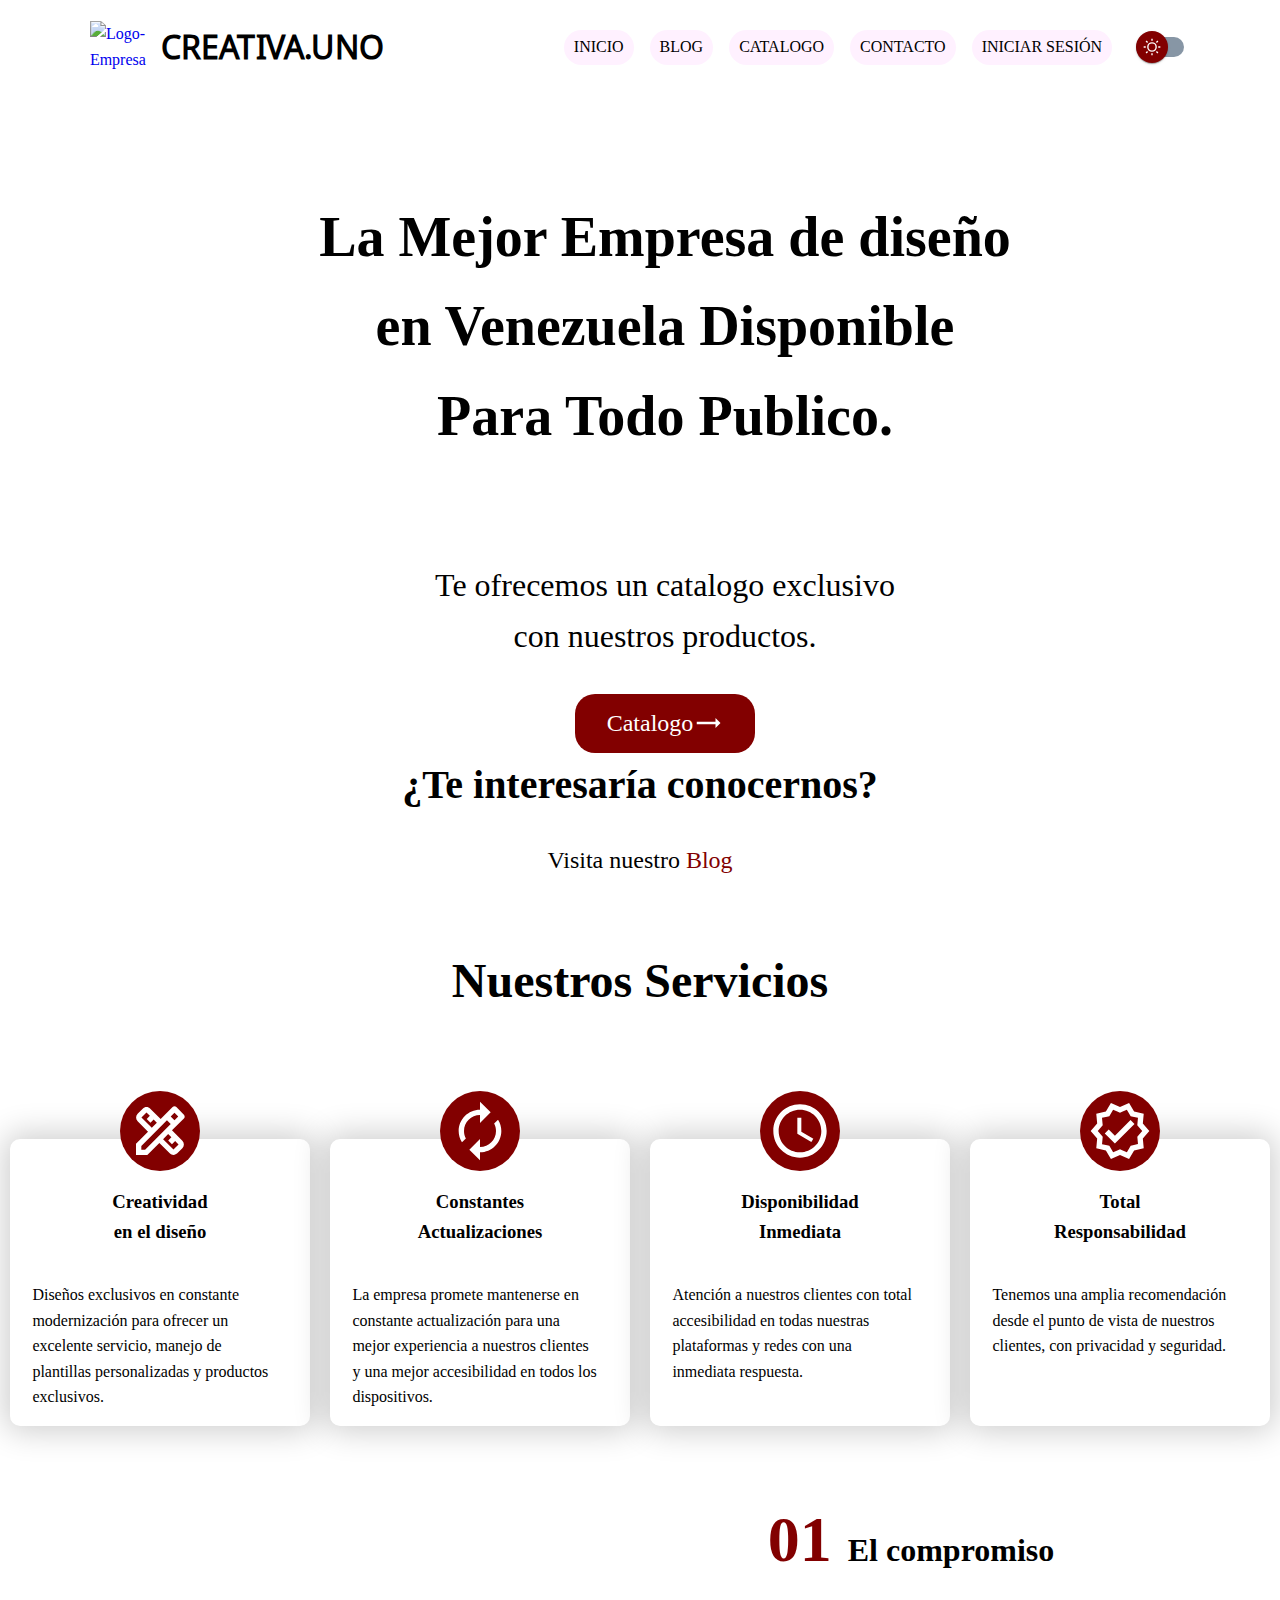
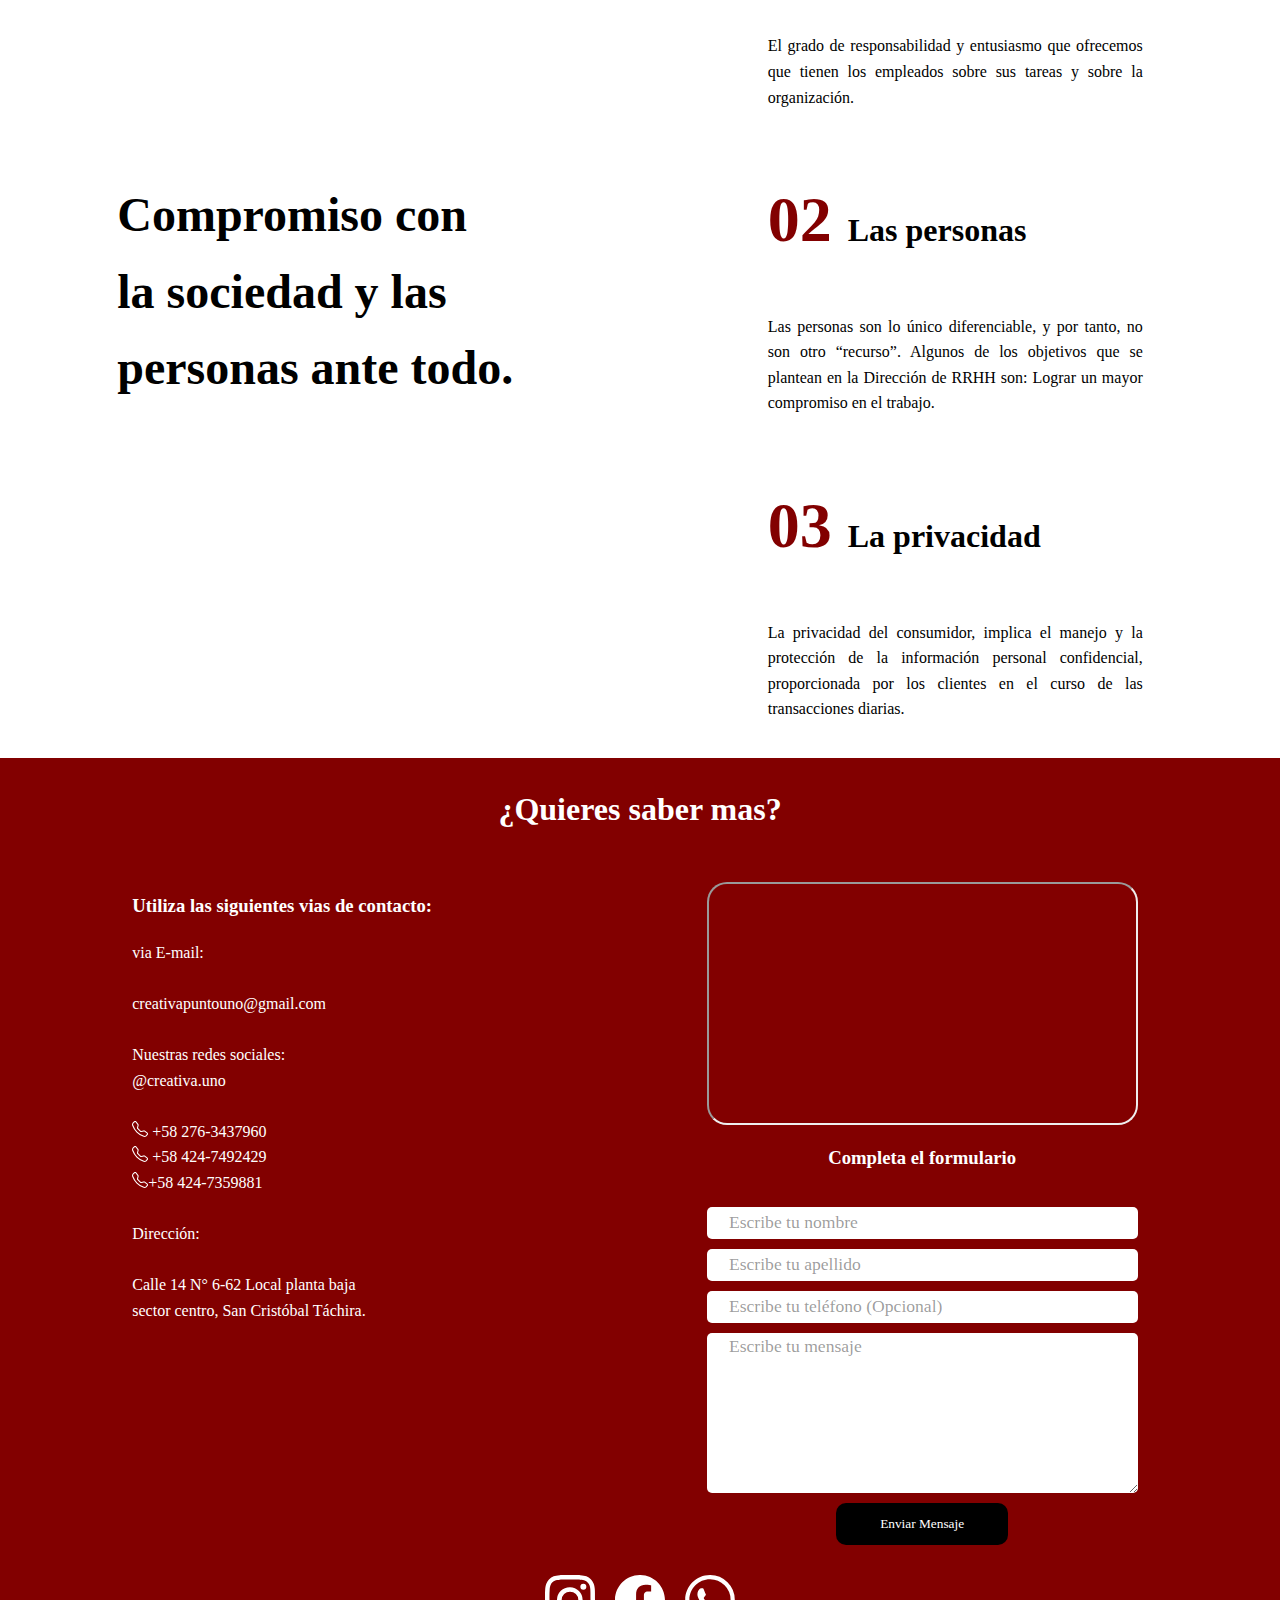
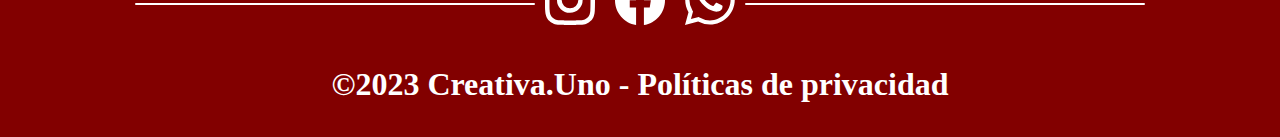
==== commit 1b486779: "logo volver a inicio" ====
--- a/Proyecto/html/index.html
+++ b/Proyecto/html/index.html
@@ -21,7 +21,9 @@
   <body>
     <header class="header">
       <div class="image-title">
-        <img src="../images/creativapuntouno.jpg" alt="Logo-Empresa" />
+        <a href="index.html">
+          <img src="../images/creativapuntouno.jpg" alt="Logo-Empresa" />
+        </a>
         <h1 class="title-pag">CREATIVA.UNO</h1>
       </div>
       <button id="boton-hamburguesa">
--- a/Proyecto/css/styles.css
+++ b/Proyecto/css/styles.css
@@ -80,7 +80,7 @@
 }
 
 /******************** Components  ************************/
-.contenedor { 
+.contenedor {
   width: auto;
   height: auto;
   margin: auto;
@@ -239,10 +239,10 @@
   animation: into-right 700ms ease both;
 }
 .person {
-  animation: into-right 700ms ease 700ms both;
+  animation: into-right 700ms ease 500ms both;
 }
 .privacity {
-  animation: into-right 700ms ease 1400ms both;
+  animation: into-right 700ms ease 1200ms both;
 }
 
 /************************* Site Styles ***************************/
@@ -269,9 +269,13 @@
   width: auto;
   height: auto;
 }
-.image-title > img {
+.image-title > a {
+  display: flex;
+  align-items: center;
+}
+.image-title > a > img {
   width: 60px;
-  height: 60px;
+  height: auto;
 }
 .title-pag {
   font-family: tt-chocolate;
@@ -982,549 +986,185 @@
 
 /* Estilos Etiqueta Main */
 .main-login {
-  width: auto;
-  height: auto;
+  width: 100%;
+  height: 100vh;
   display: flex;
   flex-direction: row;
   flex-wrap: wrap;
 }
-/* Estilos Sección 1 */
-.seccion1 {
-  width: auto;
-  height: auto;
-  display: flex;
-  flex-direction: column;
-  align-items: center;
-  justify-content: center;
-  background-color: var(--color-five);
-}
-.tlf {
-  max-height: 95vh;
-  animation: into-left 700ms ease both;
-}
-.tlf > svg {
-  width: auto;
-  height: 100%;
-}
-/* Estilos Sección 2 */
+/* Estilos Sección 2  */
 .seccion2 {
-  width: auto;
-  height: auto;
-  display: flex;
-  flex-direction: column;
+  width: 50%;
+  height: 100vh;
+  display: flex;
+  flex-direction: column;
+  align-items: center;
+  justify-content: center;
 }
 .title-login {
   text-align: center;
+  font-size: 3.5rem;
   color: var(--color-five);
   font-family: var(--Montserrat-ExtraBold);
 }
-.subtitle-sec2 {
-  text-align: center;
-  color: var(--color-one);
-  font-family: var(--Montserrat-ExtBold);
-}
 /* Estilos Login Container */
 .input-container {
-  width: auto;
+  width: 100%;
   height: auto;
   background-color: #ffffff;
-}
-.input-container > .form-login {
-  width: 90%;
-  height: auto;
-  margin: 2rem auto 0;
+  display: flex;
+  flex-direction: column;
+  align-items: center;
+  justify-content: center;
+}
+.input-container .form-login {
+  width: 100%;
+  height: auto;
+  margin: 0;
+  padding: 1rem;
   display: flex;
   flex-direction: column;
   align-items: center;
 }
 .hr-login {
-  width: 70%;
+  width: 80%;
 }
 .label-login {
   color: #0007;
   align-self: flex-start;
-  margin-left: 4rem;
+  margin-left: 11rem;
   margin-top: 0.5rem;
   margin-bottom: 0.5rem;
-  font-size: 1rem;
+  font-size: 1.2rem;
   font-family: var(--Montserrat);
 }
-/* Estilos Input Mail */
-.mail {
+/* Estilos Sección 1 */
+.seccion1 {
   width: 50%;
-  height: 1.5rem;
+  height: auto;
+  display: flex;
+  flex-direction: column;
+  align-items: center;
+  justify-content: center;
+  background-color: var(--color-five);
+}
+/* Estilos Boton Submit */
+.login {
+  margin: 0.7rem auto 0.5rem;
+  border: none;
+  background-color: var(--color-five);
+  color: var(--color-one);
+  padding: 0.8rem;
+  font-size: 1.3rem;
+  border-radius: 10px;
+  cursor: pointer;
+  font-weight: bold;
+  transition: background-color 700ms ease;
+  animation: into-left 700ms ease 1800ms both;
+  font-family: var(--Montserrat-SemBold);
+}
+.login > a {
+  text-decoration: none;
   font-size: 1.1rem;
-  padding: 0.2rem;
+  color: var(--color-one);
+}
+.login:hover {
+  background-color: var(--color-two);
+}
+/* Estilos Finales */
+.sub-title-three-login,
+.recover {
+  font-size: 1.3rem;
+  text-align: center;
+  font-family: var(--Montserrat-ExtBold);
+}
+.sub-title-three-login a,
+.recover a {
+  color: var(--color-five);
+  transition: color 400ms ease;
+  animation: into-right 700ms ease 1000ms both;
+  font-family: var(--Montserrat);
+}
+.sub-title-three-login a:hover,
+.recover a:hover {
+  color: var(--color-two);
+}
+.social-network {
+  display: flex;
+  align-items: center;
+  align-content: center;
+  justify-content: center;
+}
+.social-network a {
+  margin: 0 10px;
+  text-decoration: none;
+}
+.social-network a:hover {
+  transform: scale(1.1);
+  transition: 300ms ease-in-out;
+}
+/*---------------------------styles Register---------------------*/
+/* Estilos Sección 1 */
+.seccion1 {
+  order: 2; /* Si desea volver a poner el teléfono a la izquierda borre esto :D, no dañe eñ resto del código. GRACIAS... <3 */
+}
+/* Estilos Input Nombre */
+.user,
+.mail,
+.tlfno,
+.password {
+  width: 50%;
+  /* height: 1.5rem; */
+  font-size: 1.1rem;
+  padding: 0.4rem;
   padding-left: 0.5rem;
   border: none;
   border: thin solid #0007;
-  border-radius: 7px;
+  border-radius: 0.5rem;
   color: var(--color-four);
-  animation: into-right 700ms ease both;
-}
-.mail::placeholder {
-  font-size: 1.1rem;
-  color: #0006;
-  padding-left: 0.4rem;
-  font-family: var(--Montserrat);
-}
-.mail:focus {
-  outline: none;
-  border: thin solid #820000;
-}
-.mail:focus:valid {
-  outline: none;
-  border: thin solid #0f0;
-}
-.mail:valid {
-  outline: none;
-  border: thin solid #0f0;
-}
-/* Estilos Input Contraseña */
-.password {
-  width: 50%;
-  height: 1.5rem;
-  font-size: 1.1rem;
-  padding: 0.2rem;
-  padding-left: 0.5rem;
-  border: none;
-  border: thin solid #0007;
-  border-radius: 7px;
-  color: var(--color-four);
-  animation: into-right 700ms ease 700ms both;
-}
+  animation: into-left 700ms ease both;
+}
+.user::placeholder,
+.mail::placeholder,
+.tlfno::placeholder,
 .password::placeholder {
   font-size: 1.1rem;
   color: #0006;
   padding-left: 0.4rem;
   font-family: var(--Montserrat);
 }
+.user:focus,
+.mail:focus,
+.tlfno:focus,
 .password:focus {
   outline: none;
   border: thin solid #820000;
 }
+.user:focus:valid,
+.mail:focus:valid,
+.tlfno:focus:valid,
 .password:focus:valid {
   outline: none;
   border: thin solid #0f0;
 }
+.user:valid,
+.mail:valid,
+.tlfno:valid,
 .password:valid {
   outline: none;
   border: thin solid #0f0;
 }
-/* Login */
-.login {
-  margin: 0.7rem auto 0.5rem;
-  border: none;
-  background-color: var(--color-five);
-  color: var(--color-one);
-  padding: 10px;
-  font-size: 1.1rem;
-  border-radius: 10px;
-  cursor: pointer;
-  font-weight: bold;
-  transition: background-color 700ms ease;
-  animation: into-right 700ms ease 1400ms both;
-  font-family: var(--Montserrat-SemBold);
-}
-.login > a {
-  text-decoration: none;
-  font-size: 1.1rem;
-  color: var(--color-one);
-}
-.login:hover {
-  background-color: var(--color-two);
-}
-/* Estilos Finales */
-.sub-title-three-login {
-  font-size: 1rem;
-  text-align: center;
-  font-family: var(--Montserrat-ExtBold);
-}
-.sub-title-three-login a {
-  color: var(--color-five);
-  transition: color 400ms ease;
-  animation: into-right 700ms ease 2100ms both;
-  font-family: var(--Montserrat);
-}
-.sub-title-three-login a:hover {
-  color: var(--color-two);
-}
-.form-login {
-  padding-top: 50px;
-  max-width: 70%;
-}
-.social-network {
-  display: flex;
-  align-items: center;
-  align-content: center;
-  justify-content: center;
-}
-.social-network a {
-  margin: 0 10px;
-  text-decoration: none;
-}
-.social-network a:hover {
-  transform: scale(1.1);
-  transition: 300ms ease-in-out;
-}
-/*---------------------------styles Register---------------------*/
-/* Estilos Etiqueta Main */
-.main-register {
-  width: 100%;
-  height: 100vh;
-  display: flex;
-}
-/* Estilos Sección 1 */
-.seccion1 {
-  width: auto;
-  display: flex;
-  flex-direction: column;
-  align-items: center;
-  justify-content: center;
-  border-left: medium solid var(--color-one);
-  order: 2; /* Si desea volver a poner el teléfono a la izquierda borre esto :D, no dañe eñ resto del código. GRACIAS... <3 */
-}
-.tlf {
-  margin: 0 auto;
-  width: 1000px;
-  height: auto;
-  animation: into-right 700ms ease both;
-}
-/* .photo-web{
-  z-index: 1;
-  width: 300px;
-  top: 0;
-  height: auto;
-  right: 210px;
-  position: absolute;
-} */
-.svg-login {
-  width: auto;
-  height: 100%;
-}
-/* Estilos Sección 2 */
-.seccion2 {
-  width: 50%;
-  max-height: 100vh;
-  display: flex;
-  flex-direction: column;
-}
-.header {
-  width: auto;
-  height: 80px;
-  padding-top: 20px;
-  flex-wrap: wrap;
-}
-.title-register {
-  text-align: center;
-  color: var(--color-five);
-  font-family: var(--Montserrat-ExtBold);
-  font-size: 2.5rem;
-}
-
-.link-register {
-  color: var(--color-four);
-  transition: color 500ms ease;
-  font-family: montserrat-extrabold;
-  font-size: 20px;
-}
-.link-register:hover {
-  color: var(--color-three);
-}
-/* Estilos Login Container */
-.input-container {
-  width: 100%;
-  height: 100vh;
-  background-color: #ffffff;
-}
-.input-container form {
-  width: 90%;
-  height: auto;
-  margin: 0 auto 0;
-  display: flex;
-  flex-direction: column;
-  align-items: center;
-}
-
-.label-for-register {
-  color: #0007;
-  align-self: flex-start;
-  margin-left: 4rem;
-  margin-top: 0.5rem;
-  margin-bottom: 0.5rem;
-  font-size: 1.2rem;
-  font-family: var(--Montserrat);
-}
-/* Estilos Input Nombre */
-.user {
-  width: 50%;
-  height: 1.5rem;
-  font-size: 1.1rem;
-  padding: 0.2rem;
-  padding-left: 0.5rem;
-  border: none;
-  border: thin solid #0007;
-  border-radius: 7px;
-  color: var(--color-four);
-  animation: into-left 700ms ease both;
-}
-.user::placeholder {
-  font-size: 1.1rem;
-  color: #0006;
-  padding-left: 0.4rem;
-  font-family: var(--Montserrat);
-}
-.user:focus {
-  outline: none;
-  border: thin solid #820000;
-}
-.user:focus:valid {
-  outline: none;
-  border: thin solid #0f0;
-}
-.user:valid {
-  outline: none;
-  border: thin solid #0f0;
-}
 /* Estilos Input Mail */
 .mail {
-  width: 50%;
-  height: 1.5rem;
-  font-size: 1.1rem;
-  padding: 0.2rem;
-  padding-left: 0.5rem;
-  border: none;
-  border: thin solid #0007;
-  border-radius: 7px;
-  color: var(--color-four);
-  animation: into-left 700ms ease 1400ms both;
-}
-.mail::placeholder {
-  font-size: 1.1rem;
-  color: #0006;
-  padding-left: 0.4rem;
-  font-family: var(--Montserrat);
-}
-.mail:focus {
-  outline: none;
-  border: thin solid #820000;
-}
-.mail:focus:valid {
-  outline: none;
-  border: thin #0f0 solid;
-}
-.mail:valid {
-  outline: none;
-  border: thin #0f0 solid;
-}
-
+  animation: into-left 700ms ease 800ms both;
+}
 /* Estilos Input Teléfono */
 .tlfno {
-  width: 50%;
-  height: 1.5rem;
-  font-size: 1.1rem;
-  padding: 0.2rem;
-  padding-left: 0.5rem;
-  border: none;
-  border: thin solid #0007;
-  border-radius: 7px;
-  color: var(--color-four);
-  animation: into-left 700ms ease 2100ms both;
-}
-.tlfno::placeholder {
-  font-size: 1.1rem;
-  color: #0006;
-  padding-left: 0.4rem;
-  font-family: var(--Montserrat);
-}
-.tlfno:focus {
-  outline: none;
-  border: thin solid #820000;
-}
-.tlfno:focus:valid {
-  outline: none;
-  border: thin solid #0f0;
-}
-.tlfno:valid {
-  outline: none;
-  border: thin solid #0f0;
+  animation: into-left 700ms ease 1100ms both;
 }
 /* Estilos Input Contraseña */
 .password {
-  width: 50%;
-  height: 1.5rem;
-  font-size: 1.1rem;
-  padding: 0.2rem;
-  padding-left: 0.5rem;
-  border: none;
-  border: thin solid #0007;
-  border-radius: 7px;
-  color: var(--color-four);
-  animation: into-left 700ms ease 2800ms both;
-}
-.password::placeholder {
-  font-size: 1.1rem;
-  color: #0006;
-  padding-left: 0.4rem;
-  font-family: var(--Montserrat);
-}
-.password:focus {
-  outline: none;
-  border: thin solid #820000;
-}
-.password:focus:valid {
-  outline: none;
-  border: thin solid #0f0;
-}
-.password:valid {
-  outline: none;
-  border: thin solid #0f0;
-}
-/* Login */
-.login {
-  margin: 0.7rem auto 0.5rem;
-  border: none;
-  background-color: var(--color-five);
-  color: var(--color-one);
-  padding: 10px;
-  font-size: 1.1rem;
-  border-radius: 10px;
-  cursor: pointer;
-  font-weight: 700;
-  transition: background-color 700ms ease;
-  animation: into-left 700ms ease 3500ms both;
-  font-family: var(--Montserrat-SemBold);
-}
-.login:hover {
-  background-color: var(--color-three);
-  transition: all 300ms ease;
-}
-.svg-register {
-  border-radius: 100px;
-}
-.form-register > a {
-  color: var(--color-five);
-  font-family: var(--Montserrat-SemBold);
-}
-.form-register > input {
-  margin: 10px 0;
-}
-/*--------------------Styles recover/password-----------------*/
-
-/* Estilos Etiqueta Main */
-.main-recover-password {
-  width: 100%;
-  height: 100vh;
-  display: flex;
-}
-/* Estilos Sección 1 */
-.seccion1 {
-  width: 50%;
-  display: flex;
-  flex-direction: column;
-  align-items: center;
-  justify-content: center;
-  border-right: medium solid var(--color-one);
-  background-color: var(--color-five);
-  overflow: hidden;
-}
-.tlf {
-  max-height: 95vh;
-  animation: into-left 700ms ease both;
-}
-.tlf svg {
-  width: auto;
-  height: 100%;
-}
-/* Estilos Sección 2 */
-.seccion2 {
-  width: 50%;
-  display: flex;
-  flex-direction: column;
-}
-.title-recover-password {
-  text-align: center;
-  color: var(--color-five);
-  font-family: var(--Montserrat-ExtBold);
-  font-size: 1.5rem;
-}
-/* Estilos Login Container */
-.input-container {
-  width: 100%;
-  height: 100vh;
-  background-color: #ffffff;
-}
-.input-container form {
-  width: 90%;
-  height: 90%;
-  margin: 2rem auto 0;
-  display: flex;
-  flex-direction: column;
-  align-items: center;
-  justify-content: center;
-}
-.hr-recover-password {
-  width: 70%;
-}
-.label-recover-password {
-  color: #0007;
-  align-self: flex-start;
-  margin-left: 4rem;
-  margin-top: 0.5rem;
-  margin-bottom: 0.5rem;
-  font-size: 1.2rem;
-  font-family: var(--Montserrat);
-}
-/* Estilos Input Mail */
-.mail {
-  width: 50%;
-  height: 1.5rem;
-  font-size: 1.1rem;
-  padding: 0.2rem;
-  padding-left: 0.5rem;
-  border: none;
-  border: thin solid #0007;
-  border-radius: 7px;
-  color: var(--color-four);
-  animation: into-right 700ms ease both;
-}
-.mail::placeholder {
-  font-size: 1.2rem;
-  color: #0006;
-  padding-left: 0.4rem;
-  font-family: var(--Montserrat);
-}
-.mail:focus {
-  outline: none;
-  border: thin solid #820000;
-}
-.mail:focus:valid {
-  outline: none;
-  border: thin solid #0f0;
-}
-.mail:valid {
-  outline: none;
-  border: thin solid #0f0;
-}
-/* Login */
-.login-recover {
-  margin: 0.7rem auto 0.5rem;
-  border: none;
-  background-color: var(--color-five);
-  color: var(--color-one);
-  padding: 10px;
-  padding-right: 30px;
-  padding-left: 30px;
-  font-size: 1.1rem;
-  border-radius: 10px;
-  cursor: pointer;
-  font-weight: 700;
-  transition: background-color 700ms ease;
-  animation: into-right 700ms ease 700ms both;
-  font-family: var(--Montserrat-SemBold);
-}
-.login-recover:hover {
-  background-color: var(--color-two);
+  animation: into-left 700ms ease 1500ms both;
 }
 /* Estilos Finales */
 .alert-sms {
@@ -1532,21 +1172,10 @@
   text-align: center;
   font-family: var(--Montserrat);
   letter-spacing: -1px;
-  animation: into-right 700ms ease 1400ms both;
-  font-size: 1rem;
-}
-.svg-recover {
-  border-radius: 100px;
-}
-.recover {
-  color: var(--color-five);
-  text-decoration: none;
-  font-family: montserrat-extrabold;
-}
-.recover:hover {
-  color: #eac500;
-  transition: 500ms ease-in-out;
-}
+  animation: into-left 700ms ease 1400ms both;
+  font-size: 1.2rem;
+}
+
 /*----------------------componentes------------------------------*/
 /*main tipo canvas*/
 .positions-menu-of-content {
--- a/Proyecto/css/media.css
+++ b/Proyecto/css/media.css
@@ -731,6 +731,14 @@
   }
   .name-photo {
     width: 92%;
+  }
+  .content-blog {
+    margin: 0 auto;
+  }
+
+  .content-blog > h2 {
+    font-size: 2rem;
+    text-align: center;
   }
 }
 @media screen and (max-width: 550px) {
@@ -1022,6 +1030,7 @@
   .content-blog > h2 {
     font-size: 2rem;
     text-align: center;
+    margin-top: 2rem;
   }
   /* Estilos Parte Izquierda del 3er Contenido */
   .objet-one {
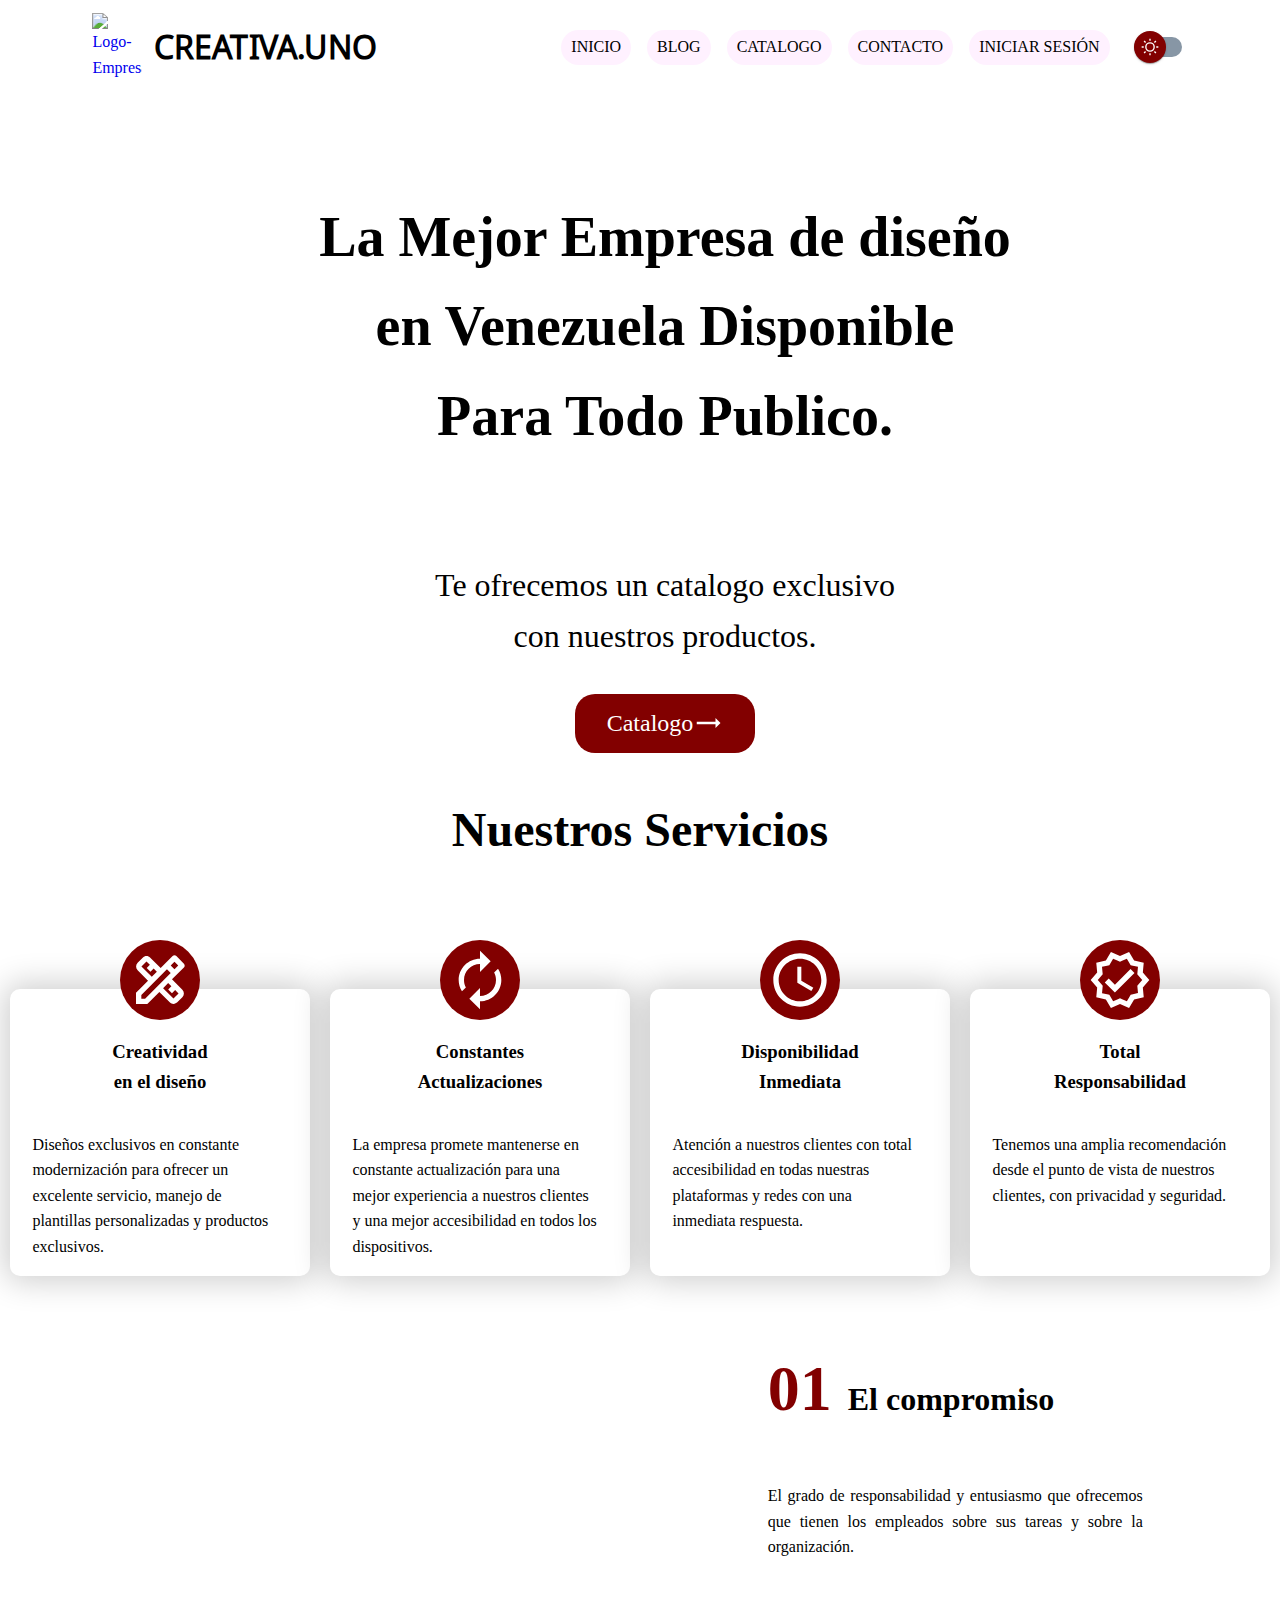
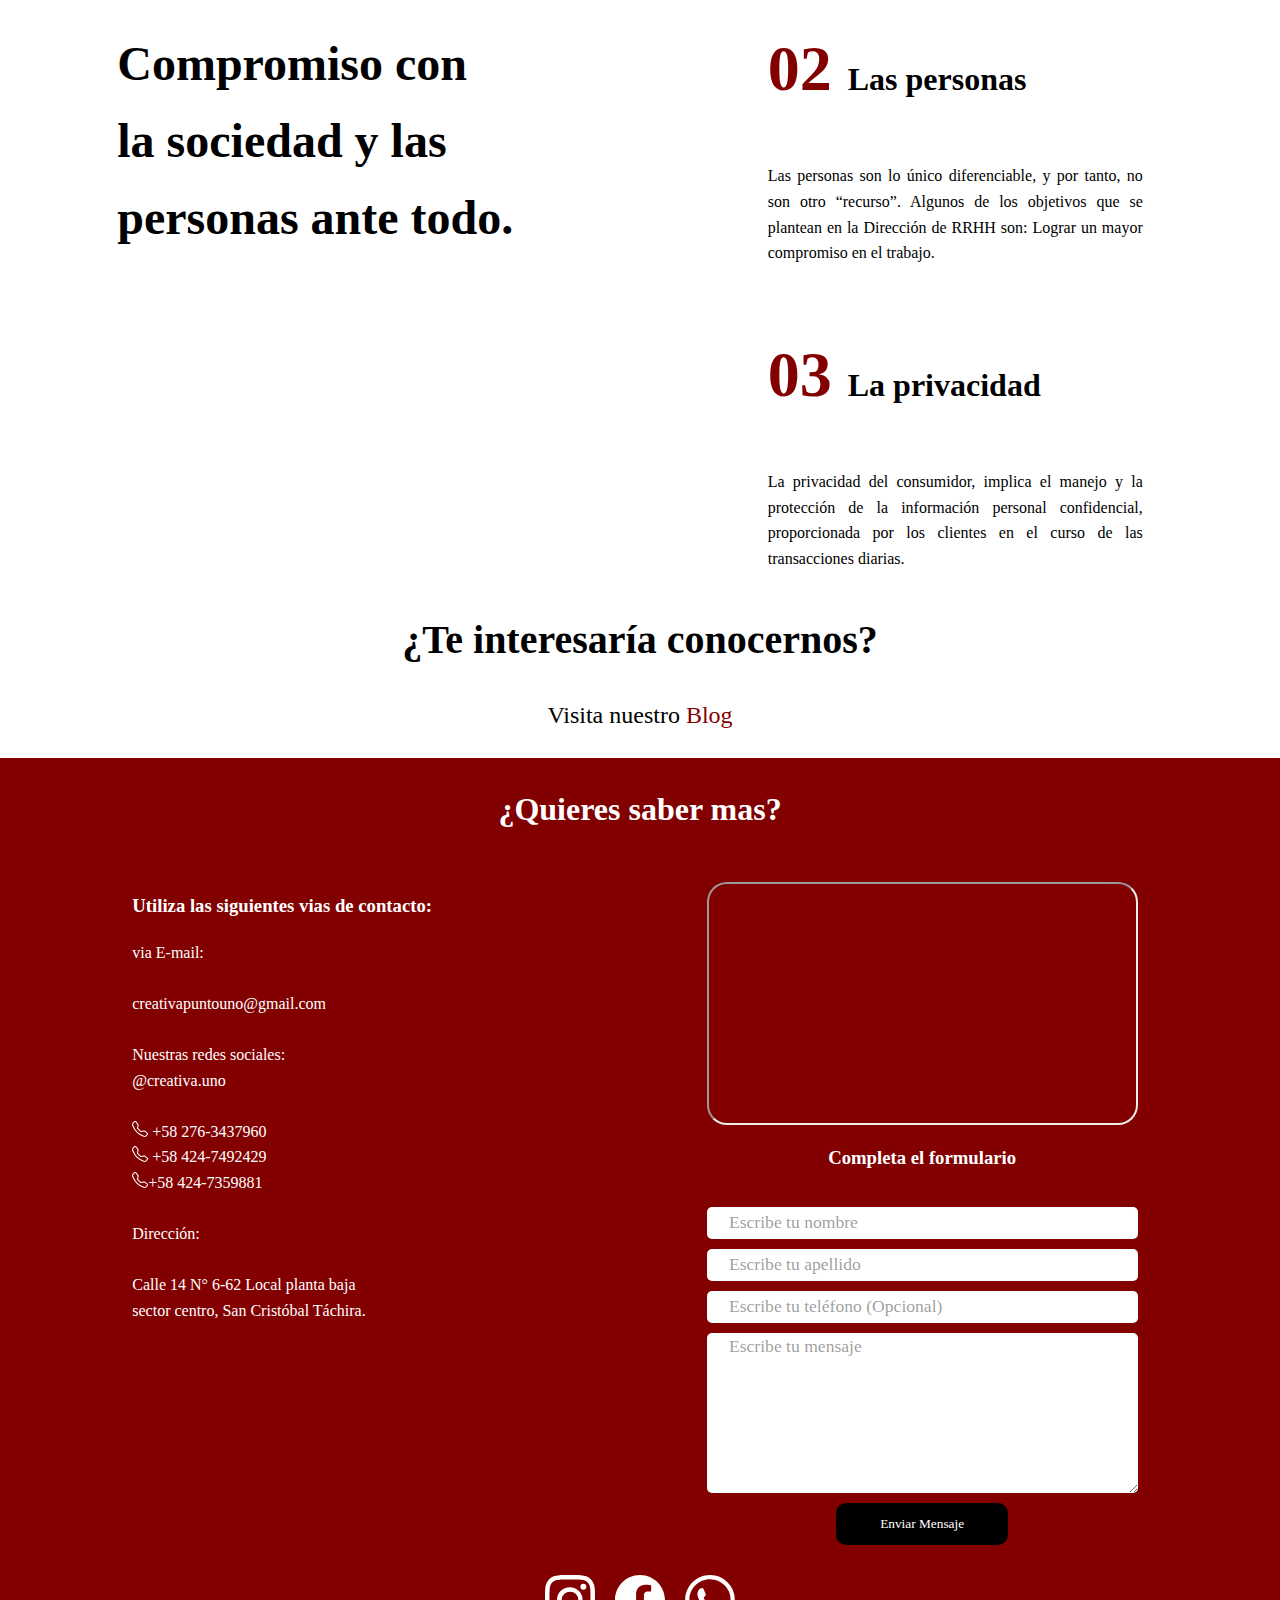
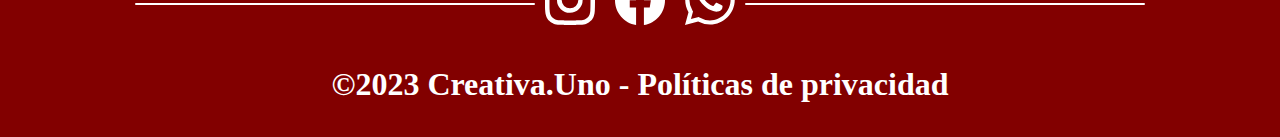
==== commit e10199f9: "renovando" ====
--- a/Proyecto/html/index.html
+++ b/Proyecto/html/index.html
@@ -73,10 +73,7 @@
         </a>
       </div>
     </div>
-    <div class="content-blog">
-      <h2>¿Te interesaría conocernos?</h2>
-      <p>Visita nuestro <a href="./blog.html">Blog</a></p>
-    </div>
+  
     <div class="section">
       <h2 class="title-sec2">Nuestros Servicios</h2>
       <div class="content-two">
@@ -235,6 +232,10 @@
           </p>
         </article>
       </div>
+    </div>
+    <div class="content-blog">
+      <h2>¿Te interesaría conocernos?</h2>
+      <p>Visita nuestro <a href="./blog.html">Blog</a></p>
     </div>
     <footer id="footer" class="footer">
       <h2>¿Quieres saber mas?</h2>
@@ -376,7 +377,6 @@
       </div>
       <h2>©2023 Creativa.Uno - Políticas de privacidad</h2>
     </footer>
-
     <!-- Codigo Javascript Para El Menu Hamburguesa -->
     <script src="../js/index.js"></script>
   </body>
--- a/Proyecto/css/styles.css
+++ b/Proyecto/css/styles.css
@@ -99,7 +99,7 @@
   width: 0;
   background: white;
   border-left: 1px solid #000;
-  animation: escribir 5s steps(30) infinite alternate;
+  animation: escribir 5s linear infinite alternate;
 }
 
 @keyframes escribir {
@@ -274,7 +274,7 @@
   align-items: center;
 }
 .image-title > a > img {
-  width: 60px;
+  width: 50px;
   height: auto;
 }
 .title-pag {
@@ -715,8 +715,7 @@
   width: auto;
   height: auto;
   flex-wrap: wrap;
-  padding: 20px;
-  justify-content: space-around;
+  justify-content: space-evenly;
   align-items: center;
   margin-bottom: 200px;
 }
@@ -725,7 +724,7 @@
   height: 350px;
   border-radius: 10px;
   position: relative;
-  margin-top: 200px;
+  margin-top: 100px;
 }
 .color-top-card {
   margin: 0;
@@ -788,6 +787,7 @@
   height: auto;
   border-left: 10px groove var(--color-five);
   font-size: 4rem;
+  padding-left: 20px;
   margin: 15px;
 }
 .position-1 {
@@ -877,7 +877,7 @@
   background-image: url(../images/diseños/warnings-desing.jpg);
 }
 .cat-contain3 {
-  background-image: url(../images/itachi.jpg);
+  background-image: url(../images/diseños/picture-estampados.jpg);
 }
 .cat-contain4 {
   background-image: url(../images/diseños/clothes-desing.jpg);
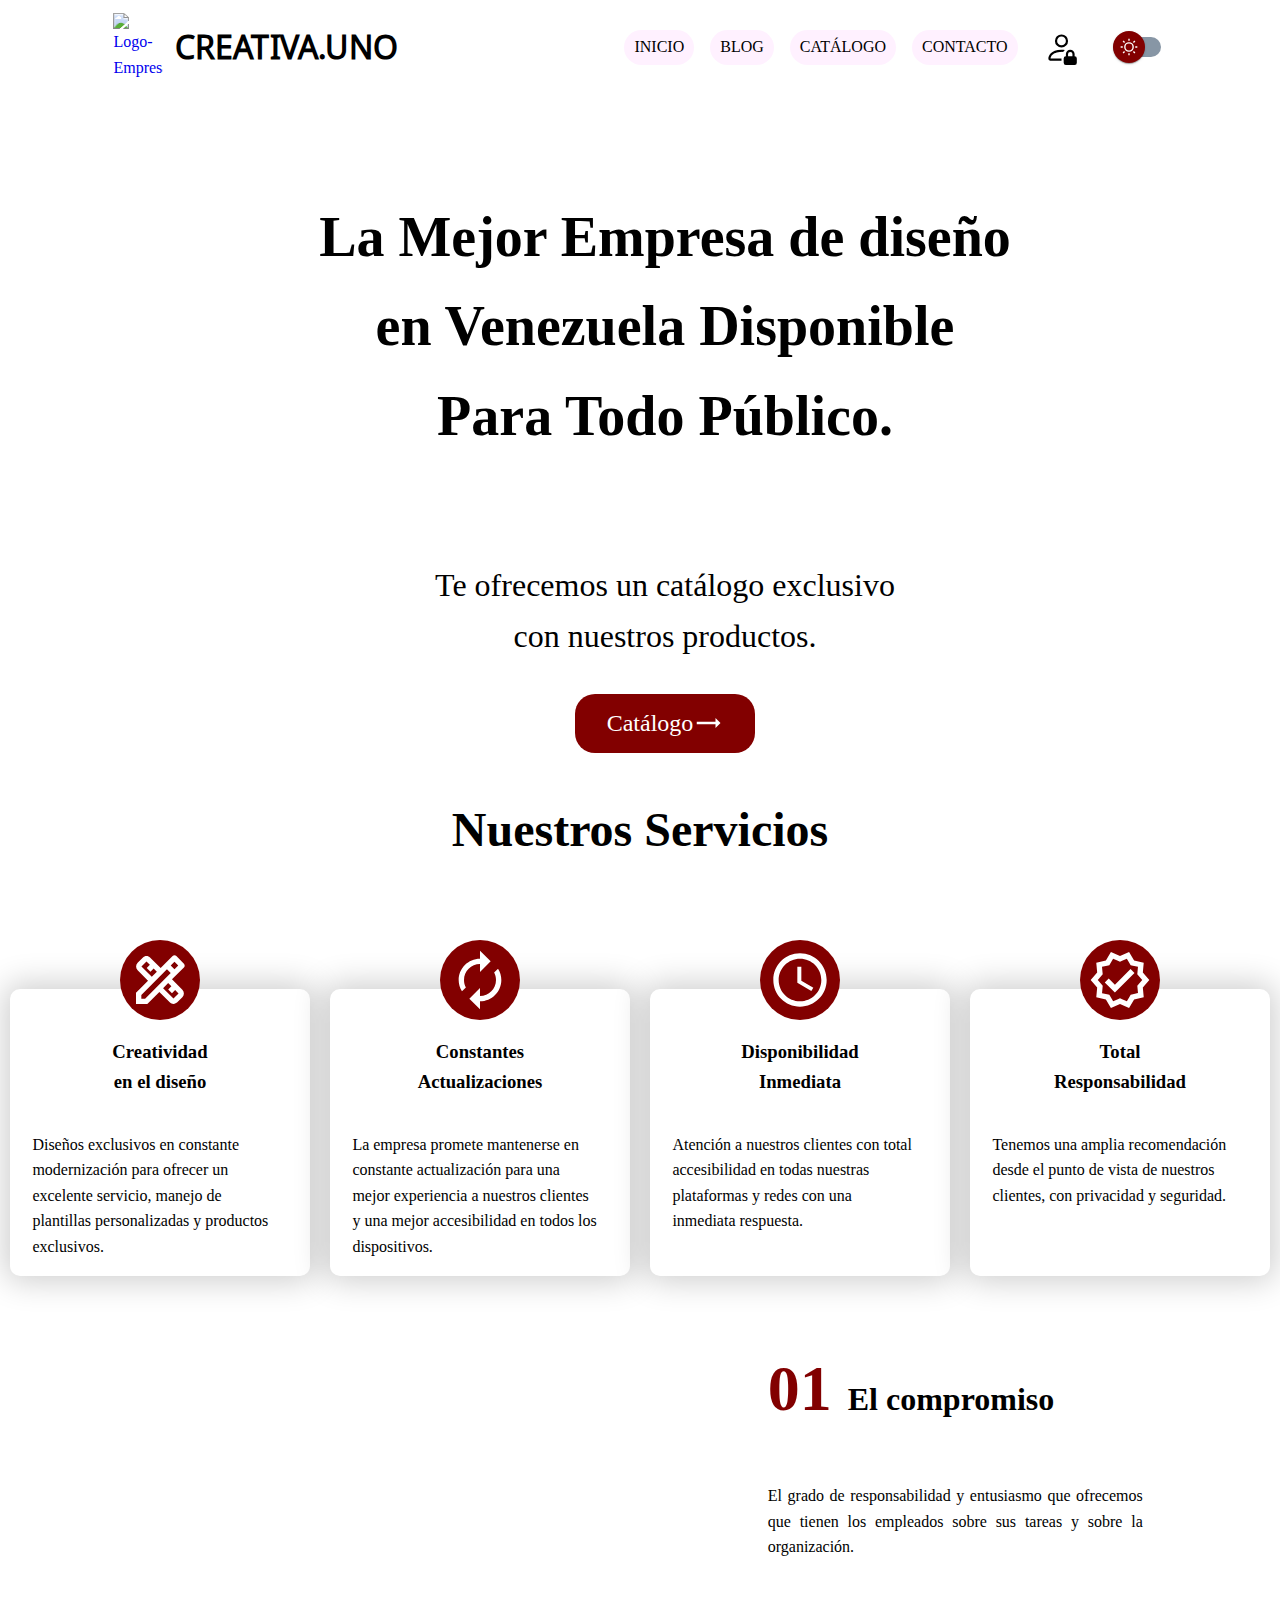
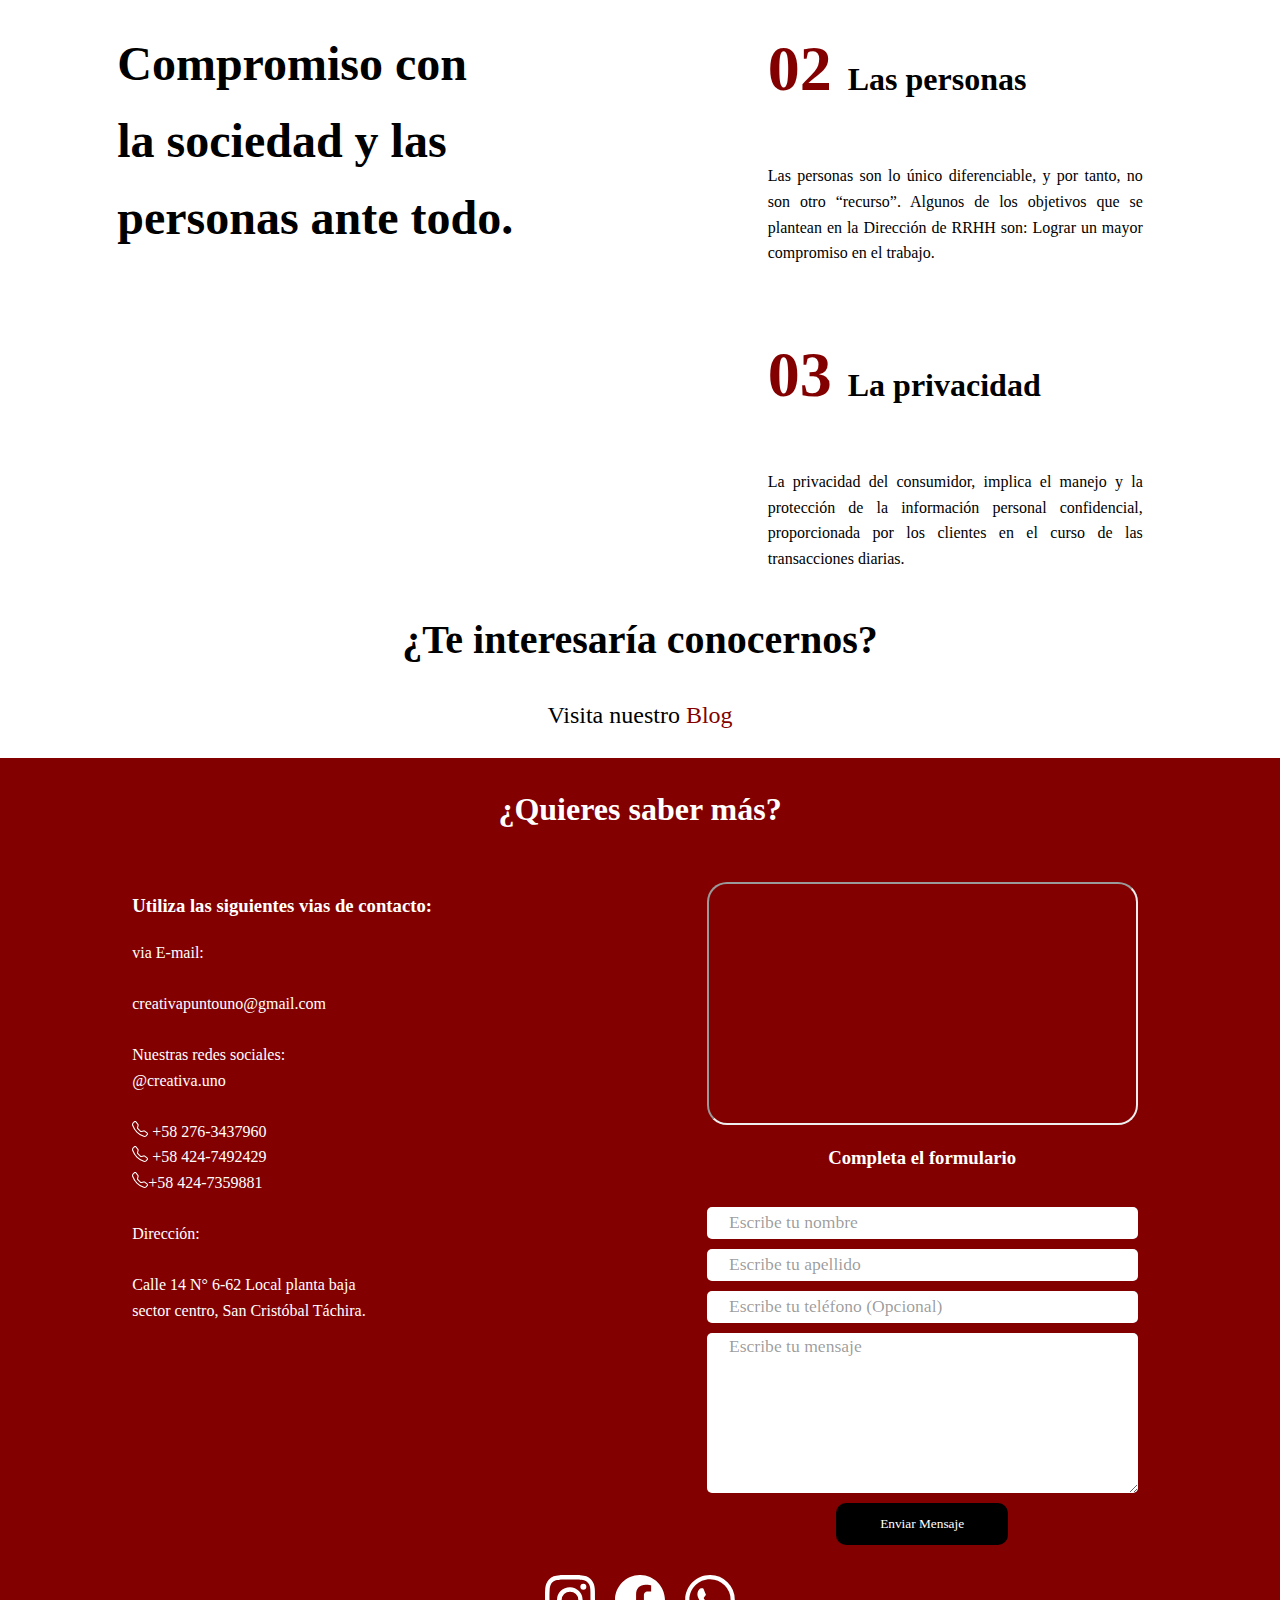
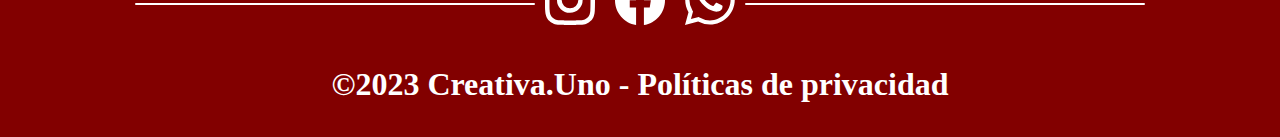
==== commit a16f56b1: "comas" ====
--- a/Proyecto/html/index.html
+++ b/Proyecto/html/index.html
@@ -18,11 +18,11 @@
 
     <title>Creativa.Uno</title>
   </head>
-  <body>
+  <body id="">
     <header class="header">
       <div class="image-title">
         <a href="index.html">
-          <img src="../images/creativapuntouno.jpg" alt="Logo-Empresa" />
+          <img src="../images/Favicon.ico" alt="Logo-Empresa" />
         </a>
         <h1 class="title-pag">CREATIVA.UNO</h1>
       </div>
@@ -32,17 +32,19 @@
       <nav id="menu-hamburguesa">
        <a href="./index.html"class="link">INICIO</a>
        <a href="./blog.html"class="link">BLOG</a>
-       <a href="catalogo.html"class="link">CATALOGO</a>
+       <a href="catalogo.html"class="link">CATÁLOGO</a>
        <a href="#footer"class="link">CONTACTO</a>
-      <button
-        onclick="window.location.href='./login.html'"
-        class="button-login link">
-        INICIAR SESIÓN
+       <button 
+       onclick="window.location.href='./login.html'"
+       class="button-login link">
+       <svg xmlns="http://www.w3.org/2000/svg" width="35" height="35" fill="currentColor" class="bi bi-person-lock" viewBox="0 0 16 16">
+        <path d="M11 5a3 3 0 1 1-6 0 3 3 0 0 1 6 0ZM8 7a2 2 0 1 0 0-4 2 2 0 0 0 0 4Zm0 5.996V14H3s-1 0-1-1 1-4 6-4c.564 0 1.077.038 1.544.107a4.524 4.524 0 0 0-.803.918A10.46 10.46 0 0 0 8 10c-2.29 0-3.516.68-4.168 1.332-.678.678-.83 1.418-.832 1.664h5ZM9 13a1 1 0 0 1 1-1v-1a2 2 0 1 1 4 0v1a1 1 0 0 1 1 1v2a1 1 0 0 1-1 1h-4a1 1 0 0 1-1-1v-2Zm3-3a1 1 0 0 0-1 1v1h2v-1a1 1 0 0 0-1-1Z"/>
+      </svg>
       </button>
       <label class="ui-switch m-1rem">
-        <input type="checkbox" id="#switch" />
+        <input type="checkbox" id="switch" />
         <div class="slider">
-        <div class="circle"></div>
+        <div class="circle active"></div>
       </div>
       </nav>
       </header>
@@ -51,15 +53,15 @@
         <h2 class="title-one">
           La Mejor Empresa de diseño <br />
           en Venezuela Disponible <br />
-          Para Todo Publico.
+          Para Todo Público.
         </h2>
         <p class="text-three">
-          Te ofrecemos un catalogo exclusivo
+          Te ofrecemos un catálogo exclusivo
           <br />
           con nuestros productos.
         </p>
         <a href="catalogo.html"
-          >Catalogo
+          >Catálogo
           <svg
             xmlns="http://www.w3.org/2000/svg"
             height="30px"
@@ -195,7 +197,6 @@
         </div>
       </div>
     </div>
-
     <div class="content-three">
       <div class="objet-one">
         <h2>
@@ -238,7 +239,7 @@
       <p>Visita nuestro <a href="./blog.html">Blog</a></p>
     </div>
     <footer id="footer" class="footer">
-      <h2>¿Quieres saber mas?</h2>
+      <h2>¿Quieres saber más?</h2>
       <div class="content-footer">
         <article class="section-one">
           <h3>
@@ -328,10 +329,9 @@
           </form>
         </article>
       </div>
-
       <div class="social-network">
         <div class="objet-line"></div>
-        <a href="#">
+        <a href="https://instagram.com/creativapuntouno.ve?igshid=NTc4MTIwNjQ2YQ==" target="_blank">
           <svg
             xmlns="http://www.w3.org/2000/svg"
             width="50"
@@ -345,7 +345,7 @@
             />
           </svg>
         </a>
-        <a href="#">
+        <a href="https://www.facebook.com/elsaestefaniaduque?mibextid=ZbWKwL" target="_blank">
           <svg
             xmlns="http://www.w3.org/2000/svg"
             width="50"
@@ -359,7 +359,7 @@
             />
           </svg>
         </a>
-        <a href="#">
+        <a href="#" target="_blank">
           <svg
             xmlns="http://www.w3.org/2000/svg"
             width="50"
@@ -378,6 +378,7 @@
       <h2>©2023 Creativa.Uno - Políticas de privacidad</h2>
     </footer>
     <!-- Codigo Javascript Para El Menu Hamburguesa -->
+    <script src="../js/login.js"></script>
     <script src="../js/index.js"></script>
   </body>
 </html>
--- a/Proyecto/css/styles.css
+++ b/Proyecto/css/styles.css
@@ -24,7 +24,9 @@
   --color-three: #eac500;
   --color-four: #000000;
   --color-five: #820000;
+  --color-dark: #131314;
   --bg-color: #fff1fd;
+
   --Montserrat-ExtBold: montserrat-extrabold;
   --Montserrat-SemBold: montserrat-semibold;
   --Montserrat: montserrat;
@@ -194,6 +196,49 @@
   width: 0;
   height: 0;
 }
+body.dark-mode {
+  background-color: var(--color-dark);
+  color: white;
+
+  .main-section > a {
+    color: #fff;
+  }
+  .main-section:hover {
+    background-color: #474747;
+    color: #000;
+  }
+  .main-section a {
+    color: #fff;
+  }
+  .card-modify {
+    background-color: var(--color-dark);
+  }
+  .title-sec2 {
+    color: white;
+  }
+  .efecto {
+    color: white;
+  }
+  .efecto > span {
+    background-color: var(--color-dark);
+  }
+  .card-desing-download-svg svg {
+    fill: #fff;
+  }
+  .button-login {
+    color: white;
+    background-color: transparent;
+  }
+  .link {
+    background-color: transparent;
+    color: white;
+  }
+  .mostrando > a:hover {
+    background-color: #474747;
+    color: white;
+  }
+}
+
 /******************** Utilities   ************************/
 /*Tipo bosstrap, atributtos, Animaciones y propiedades*/
 .h2-title {
@@ -322,13 +367,13 @@
   border-radius: 20px;
   font-family: montserrat;
   color: var(--color-four);
-  background-color: #fff1ff;
+  background-color: #fff;
   cursor: pointer;
   transition: background-color 300ms ease-in;
 }
 .button-login:hover {
-  color: var(--color-one);
-  background-color: #820000;
+  color: black;
+  background-color: #fff;
   transform: scale(1.1);
   transition: 300ms ease-in;
 }
@@ -769,6 +814,7 @@
 .text-card-blog {
   padding: 5px;
   text-align: justify;
+  font-weight: 600;
 }
 /* fin cards blog*/
 .slogan {
@@ -991,7 +1037,42 @@
   display: flex;
   flex-direction: row;
   flex-wrap: wrap;
-}
+  overflow: hidden;
+}
+/* Estilos Seccion 1 */
+.overflow-hidden {
+  width: 400px;
+  height: 600px;
+  border-radius: 16px;
+  display: flex;
+  flex-direction: column;
+  align-items: center;
+  justify-content: center;
+  overflow: hidden;
+}
+.telef {
+  padding-bottom: 13px;
+  width: 270px;
+  height: 565px;
+  background-image: url(../images/Telef\ svg.png);
+  background-repeat: no-repeat;
+  background-size: cover;
+  display: flex;
+  flex-direction: row;
+  align-items: center;
+  justify-content: center;
+  border-radius: 16px;
+}
+.img-telef {
+  max-width: 150%;
+  max-width: 400px;
+  height: 600px;
+}
+.telef:hover {
+  background-position: 0 100%;
+  transition: 6s eaSe;
+}
+
 /* Estilos Sección 2  */
 .seccion2 {
   width: 50%;
@@ -1252,3 +1333,22 @@
   width: 100%;
   height: auto;
 }
+.text-blog-one {
+  margin: 0 auto;
+  width: 60%;
+  text-align: justify;
+  margin-top: 5rem;
+  font-family: Montserrat;
+  font-weight: 600;
+  font-size: 1.17rem;
+  padding-left: 1.5rem;
+  padding-right: 1.5rem;
+  border-left: 10px groove var(--color-five);
+  border-right: 10px groove var(--color-five);
+}
+.texto {
+  display: flex;
+  flex-wrap: wrap;
+  width: auto;
+  height: auto;
+}
--- a/Proyecto/css/media.css
+++ b/Proyecto/css/media.css
@@ -10,6 +10,51 @@
   .black-cape {
     width: 100%;
     height: 100%;
+  }
+
+  /* -------------------------login-styles------------------*/
+  .input-container .form-login {
+    padding: 9px;
+  }
+  .title-login {
+    font-size: 2.3rem;
+  }
+  /* Estilos Login Container */
+  .label-login {
+    margin-left: 4rem;
+    font-size: 1.15rem;
+  }
+  /* Estilos Finales */
+  .sub-title-three-login,
+  .recover {
+    font-size: 1rem;
+    margin: 5px;
+  }
+  .social-network a svg {
+    width: 35px;
+    height: 35px;
+  }
+
+  /*---------------------------styles Register---------------------*/
+  /* Estilos Sección 1 */
+  .seccion1 {
+    order: 2; /* Si desea volver a poner el teléfono a la izquierda borre esto :D, no dañe eñ resto del código. GRACIAS... <3 */
+  }
+  /* Estilos Input Nombre */
+  .user,
+  .mail,
+  .tlfno,
+  .password {
+    width: 72%;
+  }
+  /* Estilos Finales */
+  .alert-sms {
+    font-size: 1.1rem;
+  }
+
+  .text-blog-one {
+    width: 70%;
+    font-size: 1.1rem;
   }
 }
 @media screen and (max-width: 1000px) {
@@ -116,7 +161,7 @@
   .categorias {
     margin: 0 auto 5rem;
     width: 75%;
-    height: 100vh;
+    height: auto;
     display: flex;
     padding: 10px;
   }
@@ -149,6 +194,7 @@
   /* estilos Desing-card*/
   .cat-768px {
     width: 100%;
+    height: auto;
   }
 
   .desing-card {
@@ -257,6 +303,28 @@
   .main-section:hover a {
     background-color: #820000;
     color: #fff;
+  }
+
+  body.dark-mode {
+    .main-section {
+      text-align: center;
+      width: 10rem;
+      height: auto;
+      padding: 1rem;
+      margin: 1rem;
+      justify-content: center;
+      background-color: #4d4d4d;
+      border-radius: 10px;
+      display: inline-block;
+    }
+    .main-section a {
+      color: #fff;
+    }
+    .main-section:hover,
+    .main-section:hover a {
+      background-color: #820000;
+      color: #fff;
+    }
   }
 }
 @media screen and (max-width: 968px) {
@@ -265,6 +333,7 @@
   /* estilos Desing-card*/
   .cat-768px {
     width: 100%;
+    height: auto;
   }
 
   .desing-card {
@@ -373,6 +442,20 @@
   .main-section:hover a {
     background-color: #820000;
     color: #fff;
+  }
+}
+@media screen and (max-width: 803px) {
+  .alert-sms {
+    font-size: 1rem;
+  }
+
+  .text-blog-one {
+    width: 80%;
+    font-size: 1rem;
+  }
+  .cat-768px {
+    width: 100%;
+    height: auto;
   }
 }
 @media screen and (max-width: 768px) {
@@ -632,6 +715,16 @@
     background-color: #820000;
     color: #fff;
   }
+  /* Estilos del Login */
+  .seccion2-768px {
+    width: 100%;
+  }
+  .input-container .form-login {
+    width: 60%;
+  }
+  .title-login {
+    width: 100%;
+  }
 }
 @media screen and (max-width: 600px) {
   .header {
@@ -668,7 +761,6 @@
   }
 
   /* Estilizar los elementos del menú */
-
   .link {
     display: flex;
     align-items: center;
@@ -740,10 +832,28 @@
     font-size: 2rem;
     text-align: center;
   }
+
+  /* Estilos del Login */
+  .seccion2-768px {
+    width: 100%;
+  }
+  .label-login {
+    margin-left: 3rem;
+  }
+  .input-container .form-login {
+    width: 70%;
+  }
+  .title-login {
+    width: 100%;
+  }
+
+  .text-blog-one {
+    width: 90%;
+    font-size: 1rem;
+  }
 }
 @media screen and (max-width: 550px) {
   /*main tipo canvas*/
-
   .title-text {
     font-size: 1.8rem;
   }
@@ -756,6 +866,26 @@
   }
   .main-section {
     width: 10rem;
+  }
+
+  .text-blog-one {
+    width: 95%;
+    font-size: 1rem;
+    padding-left: 1.3rem;
+    padding-right: 1.3rem;
+  }
+}
+@media screen and (max-width: 503px) {
+  .input-container .form-login {
+    width: 75%;
+  }
+  .user,
+  .mail,
+  .tlfno,
+  .password {
+    font-size: 1rem;
+    padding: 0.3rem;
+    padding-left: 0.5rem;
   }
 }
 @media screen and (max-width: 480px) {
@@ -917,7 +1047,12 @@
     width: auto;
     justify-content: space-between;
   }
-
+  .slogan {
+    font-size: 1.5rem;
+  }
+  .card {
+    margin-bottom: 50px;
+  }
   /* Estilizar el Contenedor del menú */
   #menu-hamburguesa {
     position: fixed;
@@ -1098,6 +1233,49 @@
   .name-photo {
     width: 90%;
   }
+
+  /* Estilos Del Login */
+  .seccion2-768px {
+    width: 100%;
+  }
+  .label-login {
+    margin-left: 2.1rem;
+  }
+  .input-container .form-login {
+    width: 85%;
+  }
+  .title-login {
+    width: 100%;
+  }
+  .user,
+  .mail,
+  .tlfno,
+  .password {
+    width: 80%;
+    font-size: 1rem;
+    padding: 0.3rem;
+    padding-left: 0.5rem;
+  }
+  .login {
+    padding: 0.6rem;
+  }
+
+  .contenedor,
+  .position-1,
+  .position-2,
+  .position-3 {
+    width: 100%;
+  }
+  .texto {
+    width: 95%;
+    margin: 0 auto;
+  }
+  .text-blog-one {
+    width: 100%;
+    font-size: 1rem;
+    padding-left: 1.3rem;
+    padding-right: 1.3rem;
+  }
 }
 @media screen and (max-width: 375px) {
   body {
@@ -1299,7 +1477,7 @@
   }
   .main {
     width: 100%;
-    height: 450px;
+    height: 540px;
   }
   .tam {
     width: 45px;
@@ -1310,8 +1488,56 @@
     height: auto;
     padding: 0.6rem;
   }
+  body.dark-mode {
+    .main-section {
+      width: 8rem;
+      height: auto;
+      padding: 0.6rem;
+    }
+  }
   .slogan > article > h2 {
     font-size: 2rem;
+  }
+
+  /* Estilos Del Login */
+  .seccion2-768px {
+    max-height: 100vh;
+  }
+  .input-container .form-login {
+    padding: 0;
+    max-height: 100vh;
+  }
+  .title-login {
+    margin-top: 0;
+    font-size: 2rem;
+  }
+  .sub-title-three-login {
+    font-size: 0.9rem;
+  }
+  .social-network a svg {
+    width: 30px;
+    height: 30px;
+  }
+  .login {
+    padding: 0.4rem;
+  }
+  .user,
+  .mail,
+  .tlfno,
+  .password {
+    width: 82%;
+    font-size: 1rem;
+    padding: 0.3rem;
+    padding-left: 0.5rem;
+  }
+  .label-login {
+    font-size: 1rem;
+    margin-left: 1.8rem;
+  }
+
+  .text-blog-one {
+    padding-left: 1.1rem;
+    padding-right: 1.1rem;
   }
 }
 @media screen and (max-width: 320px) {
@@ -1476,6 +1702,9 @@
     width: 2.5rem;
     height: 2.5rem;
   }
+  .section-one iframe {
+    display: block;
+  }
 
   /* -----------------------Catalogo-styles------------------ */
   /* Estilos Sección Categorías */
@@ -1524,4 +1753,42 @@
     height: auto;
     padding: 0.6rem;
   }
+  /* Estilos Del Login */
+  .title-login {
+    font-size: 1.6rem;
+  }
+  .login {
+    padding: 0.4rem;
+    font-size: 1.1rem;
+  }
+  .social-network a svg {
+    width: 30px;
+    height: 30px;
+    margin-top: 0.7rem;
+  }
+  .user,
+  .mail,
+  .tlfno,
+  .password {
+    width: 85%;
+    font-size: 1rem;
+    padding: 0.3rem;
+    padding-left: 0.5rem;
+  }
+  .label-login {
+    margin-left: 1.2rem;
+  }
+  .alert-sms {
+    font-size: 0.9rem;
+  }
+  .form-login svg,
+  .svg-recover {
+    width: 80px;
+    height: 80px;
+  }
+
+  .text-blog-one {
+    padding-left: 1rem;
+    padding-right: 1rem;
+  }
 }
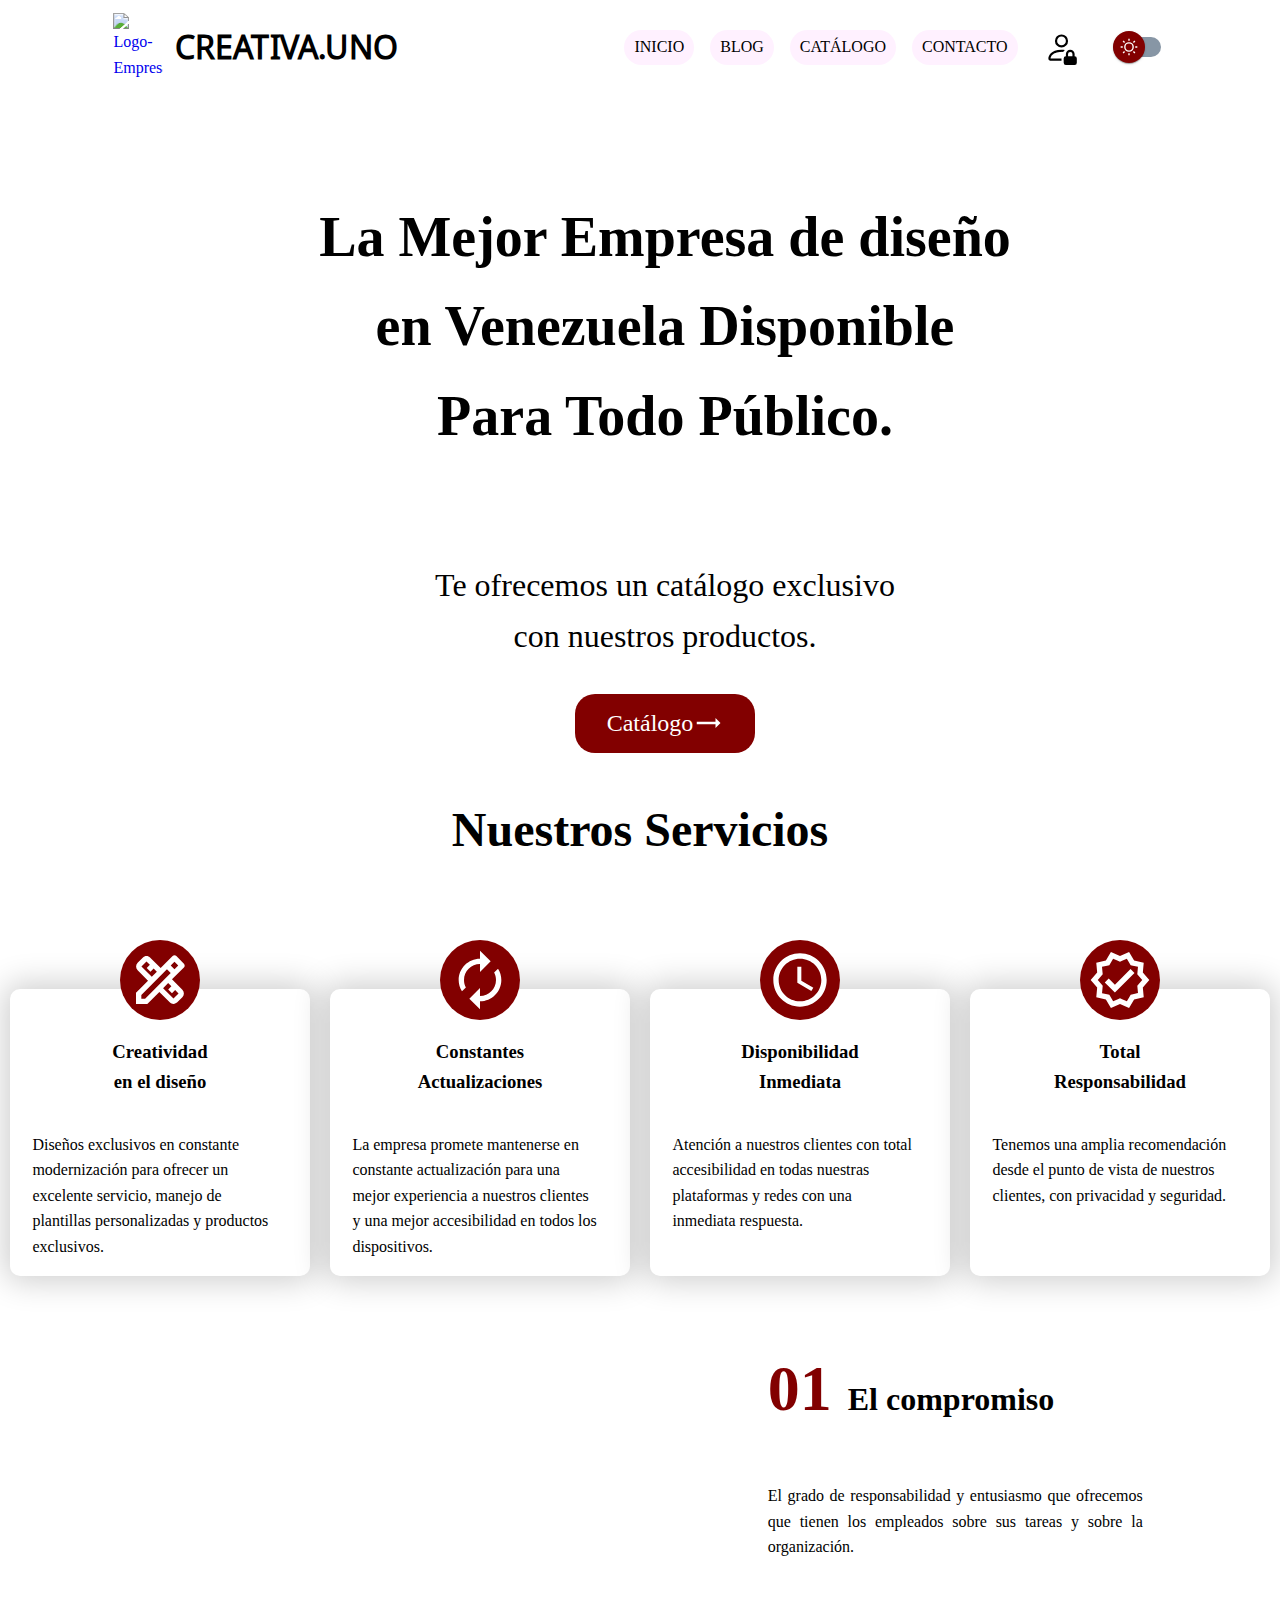
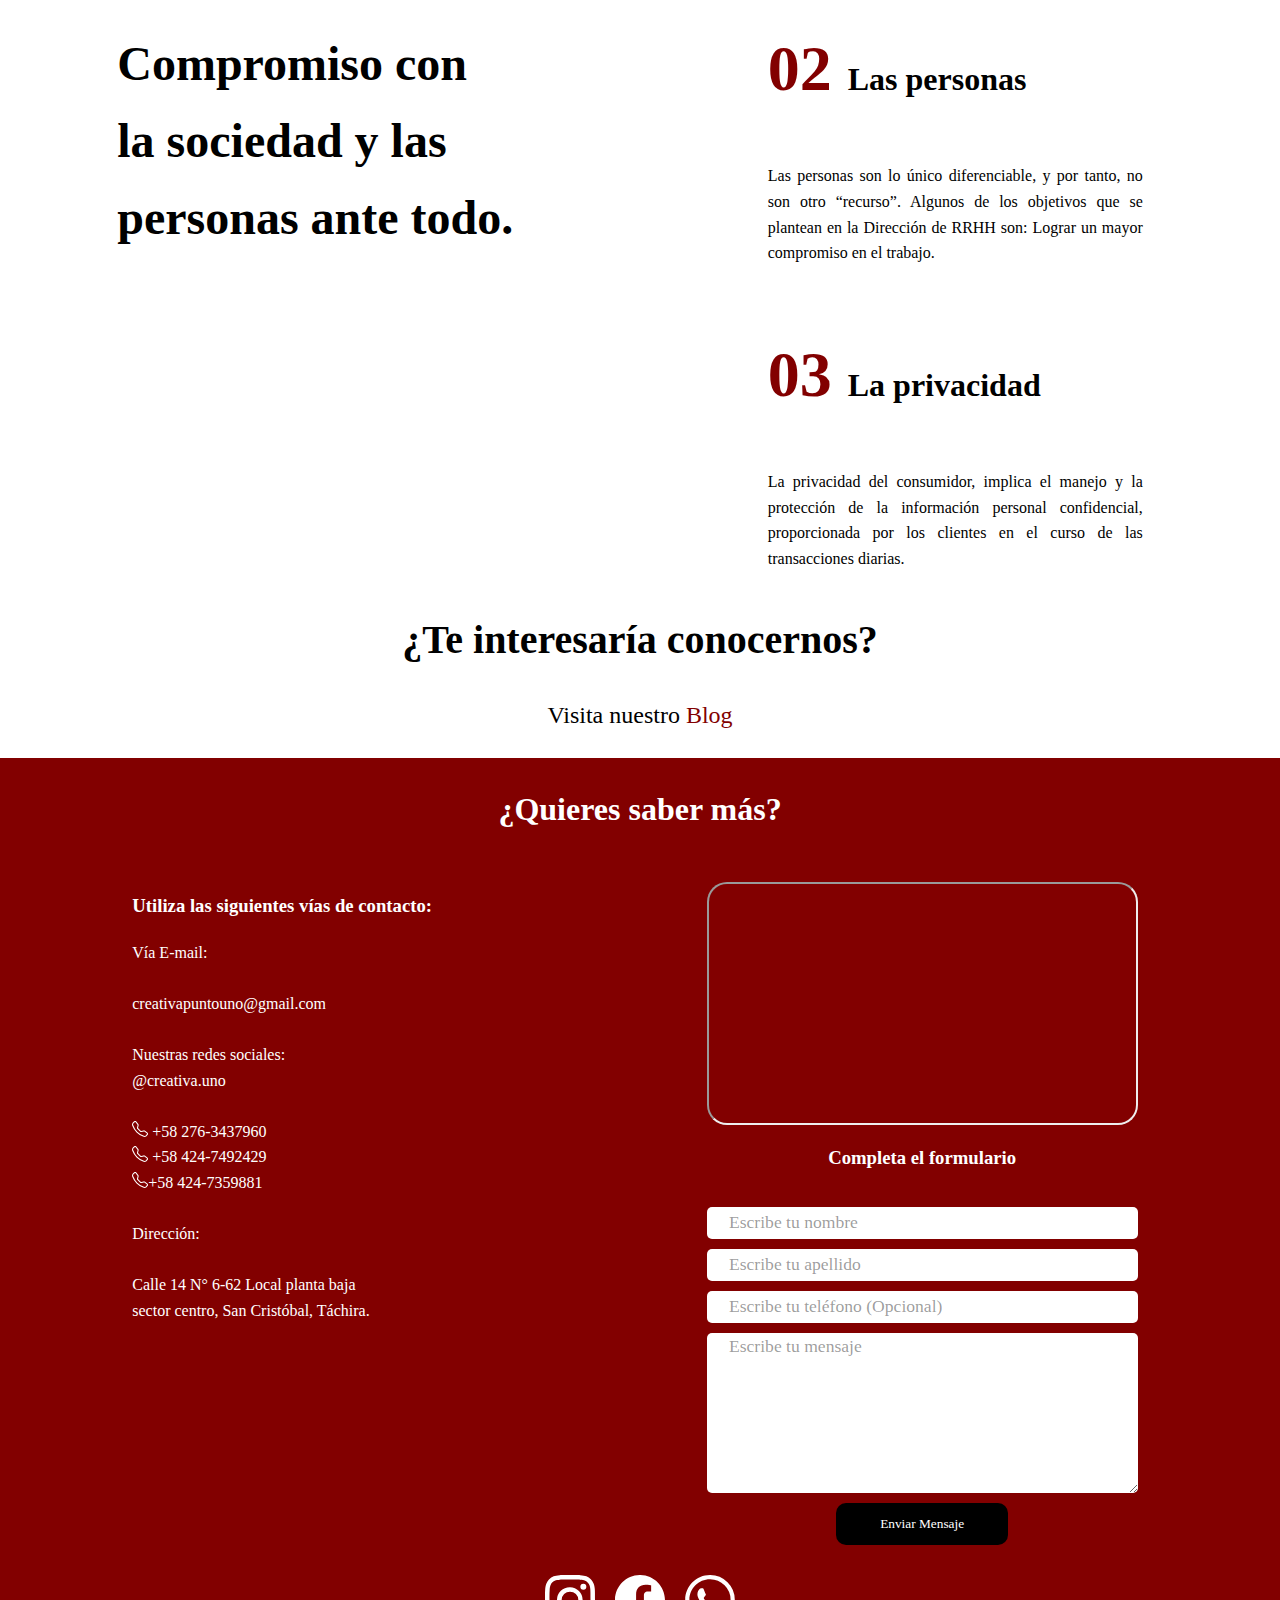
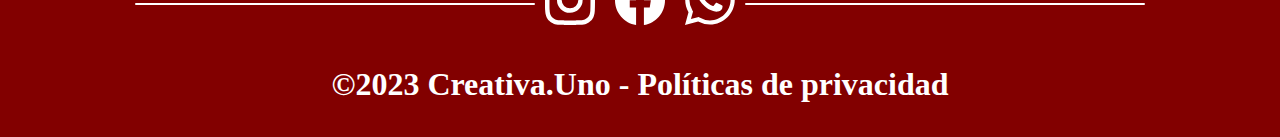
==== commit ddafdff5: "comas v2" ====
--- a/Proyecto/html/index.html
+++ b/Proyecto/html/index.html
@@ -243,9 +243,9 @@
       <div class="content-footer">
         <article class="section-one">
           <h3>
-            Utiliza las siguientes vias de contacto:
-          </h3>
-            <span>via E-mail:</span>
+            Utiliza las siguientes vías de contacto:
+          </h3>
+            <span>Vía E-mail:</span>
             <br>
             <span>creativapuntouno@gmail.com</span>
             <br>
@@ -294,7 +294,7 @@
             <br>
             <span
               >Calle 14 N° 6-62 Local planta baja <br />
-              sector centro, San Cristóbal Táchira.</span>
+              sector centro, San Cristóbal, Táchira.</span>
               <br><br>
             </article>
             <article class="section-two">
